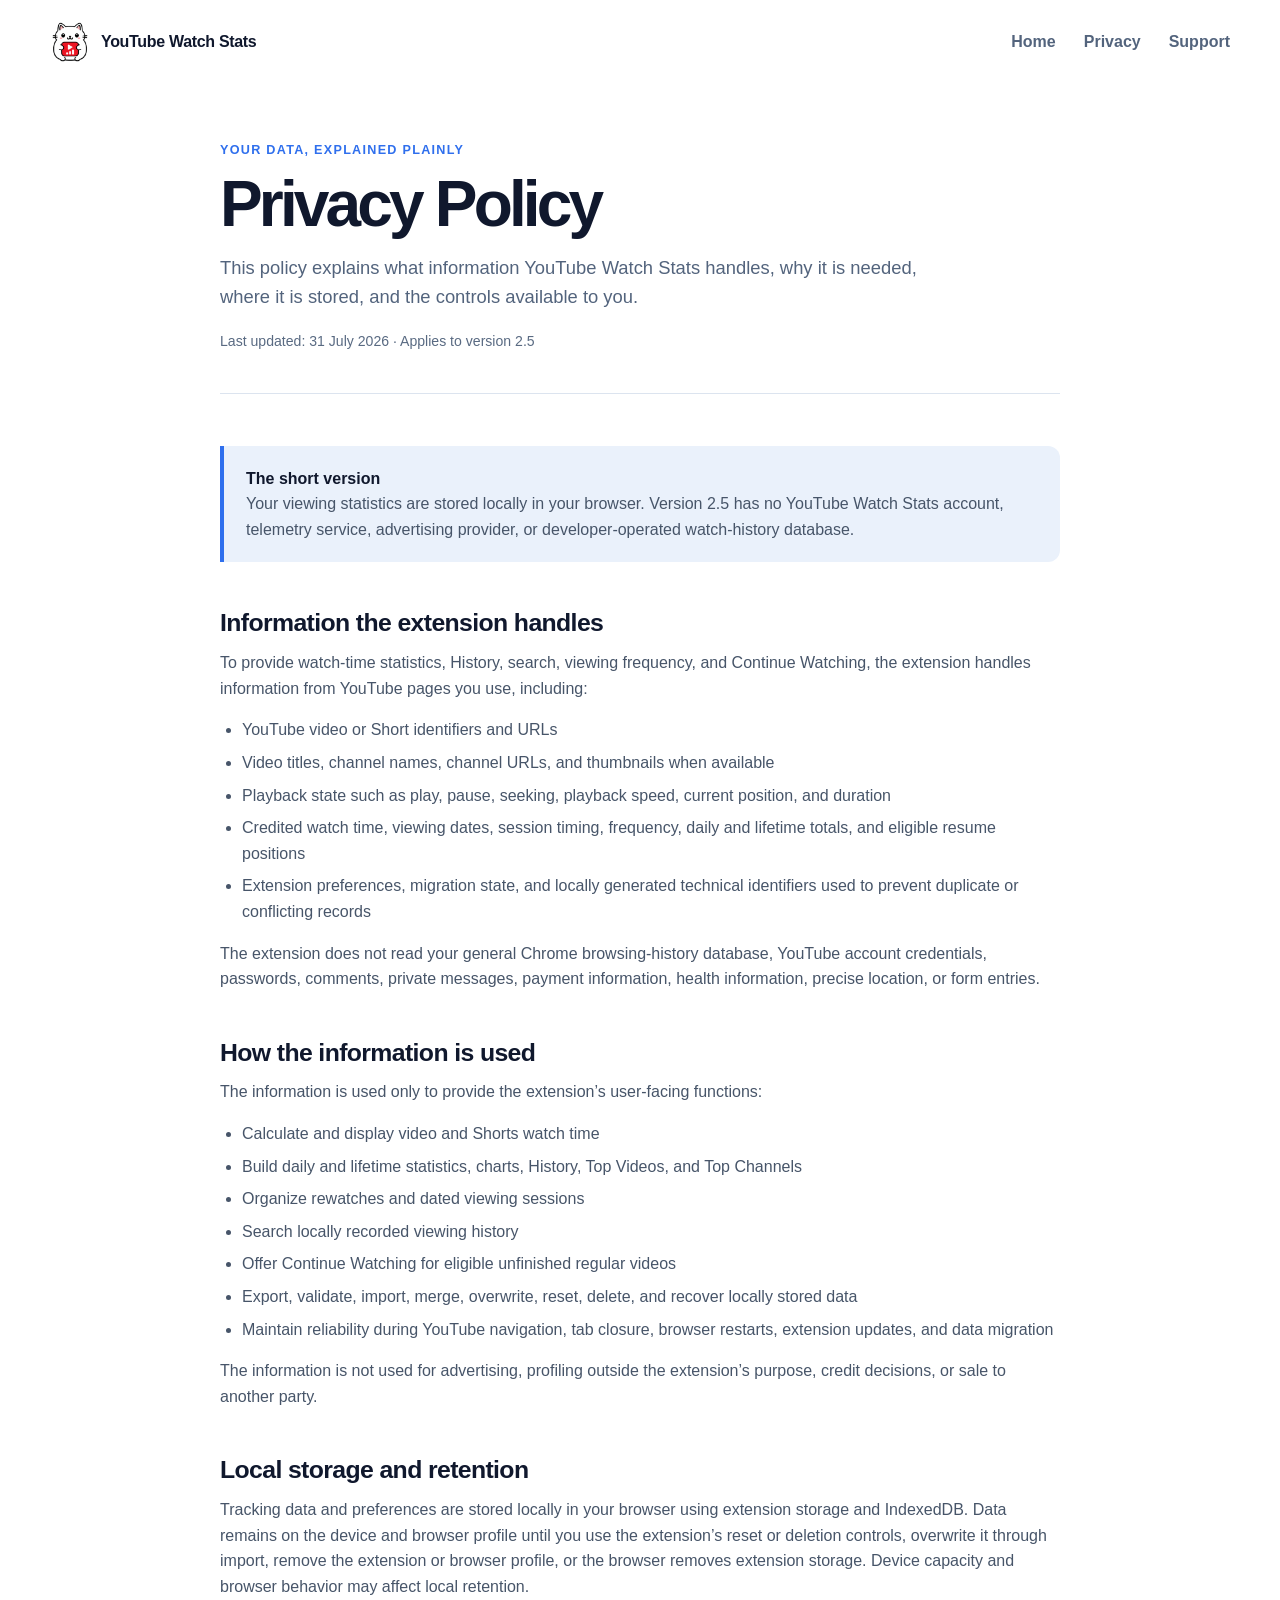
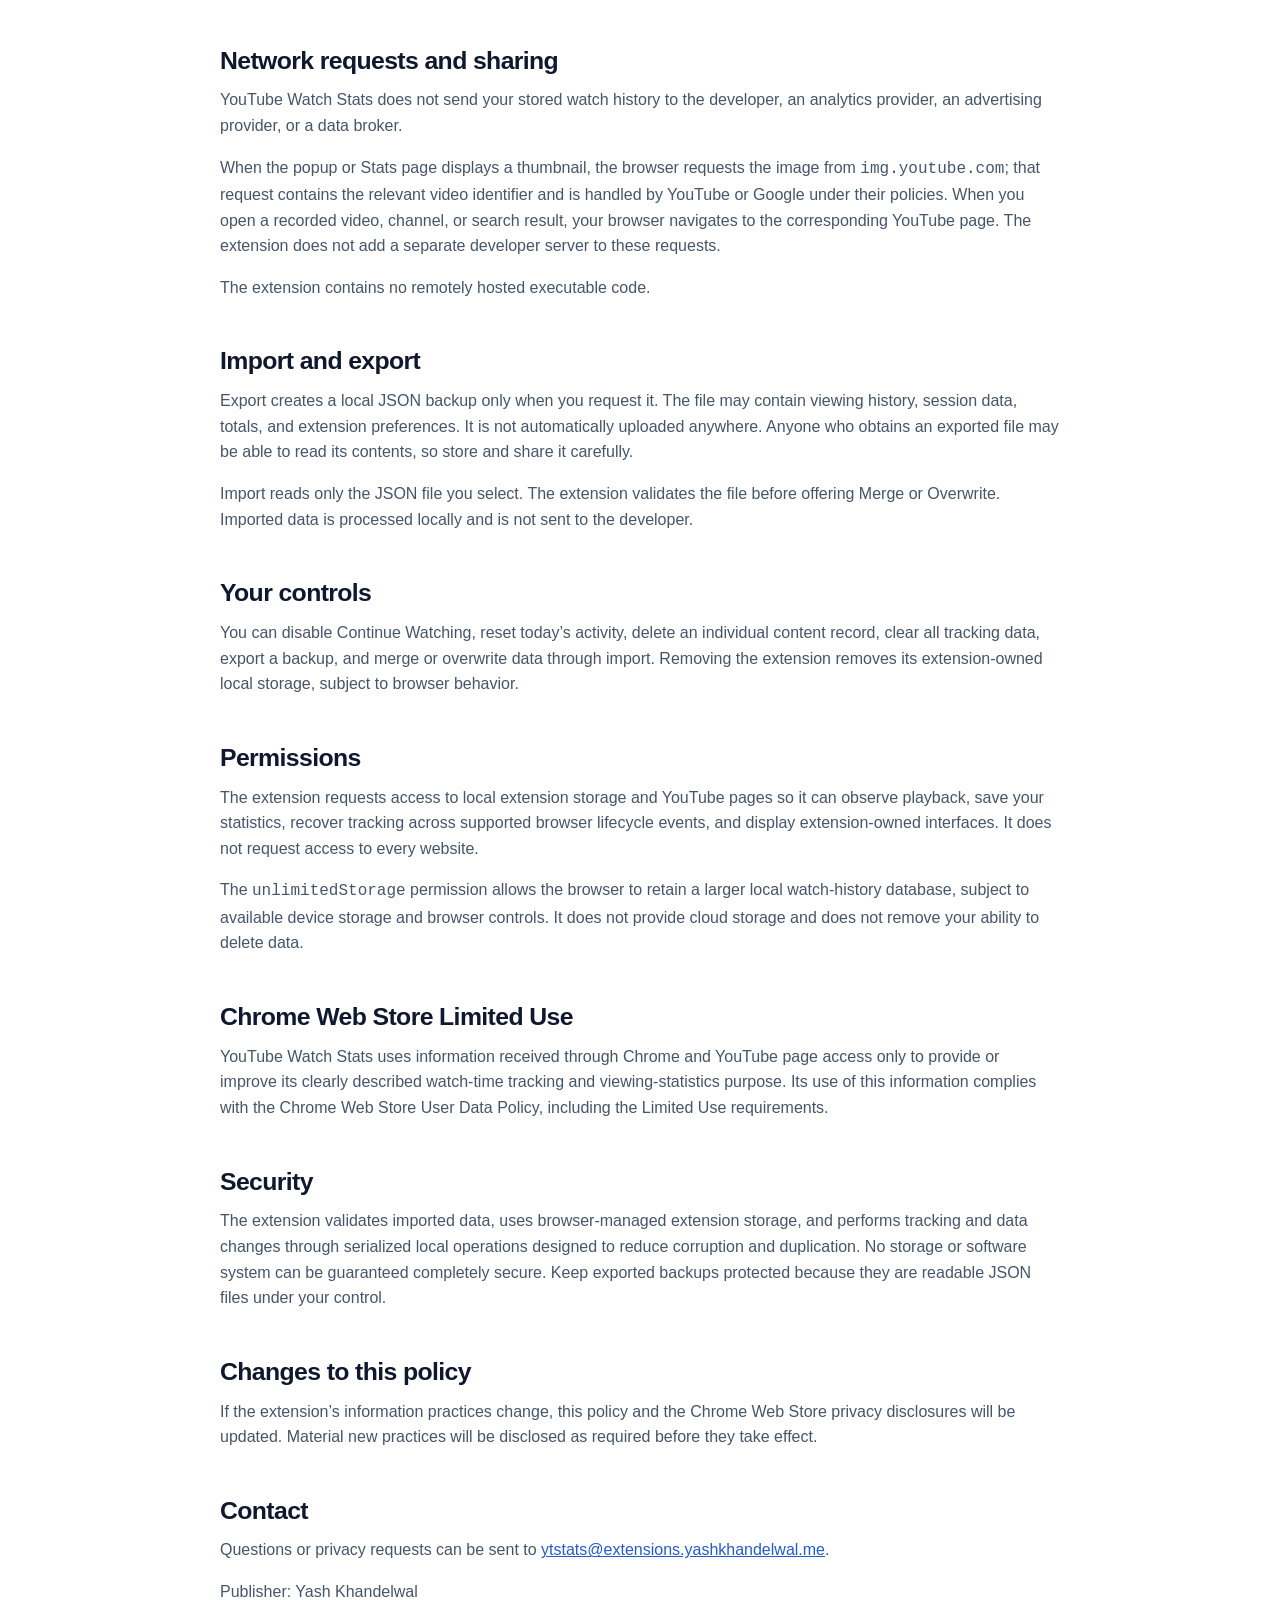
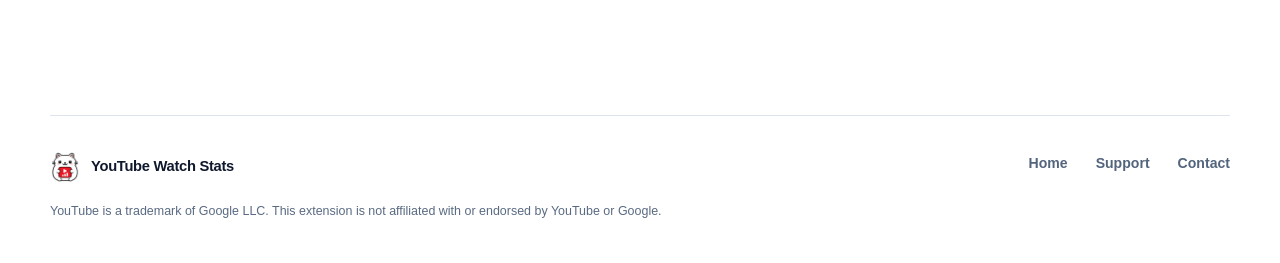
==== privacy/index.html @ 4ec51112 "feat: build YouTube Watch Stats public site" ====
<!DOCTYPE html>
<html lang="en">
<head>
  <meta charset="utf-8">
  <meta name="viewport" content="width=device-width, initial-scale=1">
  <title>Privacy Policy — YouTube Watch Stats</title>
  <meta name="description" content="How YouTube Watch Stats handles and stores viewing information.">
  <meta name="theme-color" content="#0f172a">
  <link rel="canonical" href="https://ytstats.yashkhandelwal.me/privacy/">
  <link rel="icon" href="/assets/logo.png">
  <link rel="stylesheet" href="/assets/site.css">
</head>
<body>
  <header class="site-header">
    <a class="brand" href="/"><img src="/assets/logo.png" width="40" height="40" alt=""><span>YouTube Watch Stats</span></a>
    <nav aria-label="Main navigation"><a href="/">Home</a><a href="/privacy/" aria-current="page">Privacy</a><a href="/support/">Support</a></nav>
  </header>
  <main>
    <article class="document-shell">
      <header class="document-header">
        <p class="eyebrow">Your data, explained plainly</p>
        <h1>Privacy Policy</h1>
        <p class="lede">This policy explains what information YouTube Watch Stats handles, why it is needed, where it is stored, and the controls available to you.</p>
        <p class="document-meta">Last updated: 31 July 2026 · Applies to version 2.5</p>
      </header>
      <div class="document-content">
        <div class="notice"><strong>The short version</strong><p>Your viewing statistics are stored locally in your browser. Version 2.5 has no YouTube Watch Stats account, telemetry service, advertising provider, or developer-operated watch-history database.</p></div>

        <h2>Information the extension handles</h2>
        <p>To provide watch-time statistics, History, search, viewing frequency, and Continue Watching, the extension handles information from YouTube pages you use, including:</p>
        <ul>
          <li>YouTube video or Short identifiers and URLs</li>
          <li>Video titles, channel names, channel URLs, and thumbnails when available</li>
          <li>Playback state such as play, pause, seeking, playback speed, current position, and duration</li>
          <li>Credited watch time, viewing dates, session timing, frequency, daily and lifetime totals, and eligible resume positions</li>
          <li>Extension preferences, migration state, and locally generated technical identifiers used to prevent duplicate or conflicting records</li>
        </ul>
        <p>The extension does not read your general Chrome browsing-history database, YouTube account credentials, passwords, comments, private messages, payment information, health information, precise location, or form entries.</p>

        <h2>How the information is used</h2>
        <p>The information is used only to provide the extension’s user-facing functions:</p>
        <ul>
          <li>Calculate and display video and Shorts watch time</li>
          <li>Build daily and lifetime statistics, charts, History, Top Videos, and Top Channels</li>
          <li>Organize rewatches and dated viewing sessions</li>
          <li>Search locally recorded viewing history</li>
          <li>Offer Continue Watching for eligible unfinished regular videos</li>
          <li>Export, validate, import, merge, overwrite, reset, delete, and recover locally stored data</li>
          <li>Maintain reliability during YouTube navigation, tab closure, browser restarts, extension updates, and data migration</li>
        </ul>
        <p>The information is not used for advertising, profiling outside the extension’s purpose, credit decisions, or sale to another party.</p>

        <h2>Local storage and retention</h2>
        <p>Tracking data and preferences are stored locally in your browser using extension storage and IndexedDB. Data remains on the device and browser profile until you use the extension’s reset or deletion controls, overwrite it through import, remove the extension or browser profile, or the browser removes extension storage. Device capacity and browser behavior may affect local retention.</p>

        <h2>Network requests and sharing</h2>
        <p>YouTube Watch Stats does not send your stored watch history to the developer, an analytics provider, an advertising provider, or a data broker.</p>
        <p>When the popup or Stats page displays a thumbnail, the browser requests the image from <code>img.youtube.com</code>; that request contains the relevant video identifier and is handled by YouTube or Google under their policies. When you open a recorded video, channel, or search result, your browser navigates to the corresponding YouTube page. The extension does not add a separate developer server to these requests.</p>
        <p>The extension contains no remotely hosted executable code.</p>

        <h2>Import and export</h2>
        <p>Export creates a local JSON backup only when you request it. The file may contain viewing history, session data, totals, and extension preferences. It is not automatically uploaded anywhere. Anyone who obtains an exported file may be able to read its contents, so store and share it carefully.</p>
        <p>Import reads only the JSON file you select. The extension validates the file before offering Merge or Overwrite. Imported data is processed locally and is not sent to the developer.</p>

        <h2>Your controls</h2>
        <p>You can disable Continue Watching, reset today’s activity, delete an individual content record, clear all tracking data, export a backup, and merge or overwrite data through import. Removing the extension removes its extension-owned local storage, subject to browser behavior.</p>

        <h2>Permissions</h2>
        <p>The extension requests access to local extension storage and YouTube pages so it can observe playback, save your statistics, recover tracking across supported browser lifecycle events, and display extension-owned interfaces. It does not request access to every website.</p>
        <p>The <code>unlimitedStorage</code> permission allows the browser to retain a larger local watch-history database, subject to available device storage and browser controls. It does not provide cloud storage and does not remove your ability to delete data.</p>

        <h2>Chrome Web Store Limited Use</h2>
        <p>YouTube Watch Stats uses information received through Chrome and YouTube page access only to provide or improve its clearly described watch-time tracking and viewing-statistics purpose. Its use of this information complies with the Chrome Web Store User Data Policy, including the Limited Use requirements.</p>

        <h2>Security</h2>
        <p>The extension validates imported data, uses browser-managed extension storage, and performs tracking and data changes through serialized local operations designed to reduce corruption and duplication. No storage or software system can be guaranteed completely secure. Keep exported backups protected because they are readable JSON files under your control.</p>

        <h2>Changes to this policy</h2>
        <p>If the extension’s information practices change, this policy and the Chrome Web Store privacy disclosures will be updated. Material new practices will be disclosed as required before they take effect.</p>

        <h2>Contact</h2>
        <p>Questions or privacy requests can be sent to <a href="mailto:ytstats@extensions.yashkhandelwal.me">ytstats@extensions.yashkhandelwal.me</a>.</p>
        <p>Publisher: Yash Khandelwal</p>
      </div>
    </article>
  </main>
  <footer class="site-footer"><div><a class="brand brand-small" href="/"><img src="/assets/logo.png" width="30" height="30" alt=""><span>YouTube Watch Stats</span></a><p>YouTube is a trademark of Google LLC. This extension is not affiliated with or endorsed by YouTube or Google.</p></div><nav aria-label="Footer navigation"><a href="/">Home</a><a href="/support/">Support</a><a href="mailto:ytstats@extensions.yashkhandelwal.me">Contact</a></nav></footer>
</body>
</html>
---- assets/site.css ----
:root {
  color-scheme: light;
  --ink: #10182d;
  --muted: #53647d;
  --line: #dce4ef;
  --surface: #f5f8fc;
  --surface-strong: #eaf1fb;
  --blue: #2f6fed;
  --blue-dark: #235bc8;
  --navy: #0f172a;
  --white: #fff;
  --radius: 22px;
  --shadow: 0 24px 70px rgba(15, 23, 42, .13);
}

* { box-sizing: border-box; }
html { scroll-behavior: smooth; }
body {
  margin: 0;
  overflow-x: hidden;
  color: var(--ink);
  background: var(--white);
  font: 16px/1.6 Inter, ui-sans-serif, -apple-system, BlinkMacSystemFont, "Segoe UI", sans-serif;
  -webkit-font-smoothing: antialiased;
}
a { color: inherit; }
img { display: block; max-width: 100%; height: auto; }

.site-header,
.site-footer,
main {
  width: min(1180px, calc(100% - 40px));
  margin-inline: auto;
}

.site-header {
  min-height: 84px;
  display: flex;
  align-items: center;
  justify-content: space-between;
  gap: 24px;
}
.brand {
  display: inline-flex;
  align-items: center;
  gap: 11px;
  color: var(--ink);
  font-weight: 760;
  letter-spacing: -.02em;
  text-decoration: none;
}
.brand img { border-radius: 10px; }
.site-header nav,
.site-footer nav { display: flex; align-items: center; gap: 28px; }
.site-header nav a,
.site-footer nav a {
  color: var(--muted);
  font-weight: 620;
  text-decoration: none;
}
.site-header nav a:hover,
.site-footer nav a:hover,
.site-header nav a:focus-visible,
.site-footer nav a:focus-visible { color: var(--blue); }

.hero {
  min-height: 660px;
  padding: 82px 0 94px;
  display: grid;
  grid-template-columns: minmax(0, .92fr) minmax(520px, 1.08fr);
  gap: 68px;
  align-items: center;
}
.hero-copy,
.hero-visual { min-width: 0; }
.eyebrow {
  margin: 0 0 12px;
  color: var(--blue);
  font-size: .79rem;
  font-weight: 800;
  letter-spacing: .1em;
  text-transform: uppercase;
}
h1, h2, h3, p { margin-top: 0; }
h1 {
  margin-bottom: 24px;
  font-size: clamp(3rem, 5.5vw, 5.15rem);
  line-height: 1.01;
  letter-spacing: -.06em;
}
h2 {
  margin-bottom: 16px;
  font-size: clamp(2rem, 4vw, 3.2rem);
  line-height: 1.08;
  letter-spacing: -.045em;
}
h3 { margin-bottom: 8px; font-size: 1.18rem; line-height: 1.25; letter-spacing: -.02em; }
.hero-lede,
.section-heading > p:last-child,
.privacy-callout p,
.final-cta p {
  color: var(--muted);
  font-size: 1.14rem;
}
.hero-lede { max-width: 590px; margin-bottom: 31px; }
.button-row { display: flex; flex-wrap: wrap; gap: 12px; }
.button {
  min-height: 48px;
  padding: 11px 19px;
  border: 1px solid transparent;
  border-radius: 12px;
  display: inline-flex;
  align-items: center;
  justify-content: center;
  font-weight: 750;
  text-decoration: none;
  transition: transform .18s ease, background .18s ease, border-color .18s ease;
}
.button:hover { transform: translateY(-1px); }
.button.primary { color: #fff; background: var(--blue); box-shadow: 0 10px 25px rgba(47,111,237,.2); }
.button.primary:hover { background: var(--blue-dark); }
.button.secondary { border-color: var(--line); background: var(--white); }
.button.secondary:hover { border-color: #b9c8dc; background: var(--surface); }
.compatibility { margin: 17px 0 0; color: #596a82; font-size: .84rem; }

.hero-visual {
  overflow: hidden;
  border: 1px solid #263149;
  border-radius: 20px;
  background: var(--navy);
  box-shadow: var(--shadow);
}
.hero-visual img { width: 100%; height: auto; }
.window-bar {
  height: 46px;
  padding: 0 17px;
  border-bottom: 1px solid #263149;
  display: flex;
  align-items: center;
  gap: 7px;
  color: #8d99ad;
  font-size: .75rem;
}
.window-bar i { width: 8px; height: 8px; border-radius: 50%; background: #536078; }
.window-bar span { margin-left: 8px; }

.trust-strip {
  padding: 27px 34px;
  border: 1px solid var(--line);
  border-radius: 18px;
  display: grid;
  grid-template-columns: repeat(3, 1fr);
  background: var(--surface);
}
.trust-strip div { padding-inline: 26px; }
.trust-strip div + div { border-left: 1px solid var(--line); }
.trust-strip strong,
.trust-strip span { display: block; }
.trust-strip span { margin-top: 2px; color: var(--muted); font-size: .92rem; }

.section { padding: 128px 0; }
.section-heading { max-width: 690px; margin-bottom: 42px; }
.feature-grid { display: grid; grid-template-columns: repeat(2, 1fr); gap: 18px; }
.feature-card {
  min-height: 230px;
  padding: 30px;
  border: 1px solid var(--line);
  border-radius: var(--radius);
  background: var(--surface);
}
.feature-card-wide {
  grid-row: span 2;
  min-height: 478px;
  padding: 38px;
  display: flex;
  flex-direction: column;
  justify-content: flex-end;
  color: #fff;
  background: linear-gradient(150deg, #0f172a, #172a4c 65%, #23488c);
}
.feature-card p { max-width: 480px; margin: 0; color: var(--muted); }
.feature-card-wide p { color: #b9c8df; font-size: 1.08rem; }
.feature-icon {
  width: 42px;
  height: 42px;
  margin-bottom: 42px;
  border-radius: 12px;
  display: grid;
  place-items: center;
  color: var(--blue);
  background: #e5edfc;
  font-size: 1.2rem;
  font-weight: 700;
}
.feature-card-wide .feature-icon { margin-bottom: auto; color: #fff; background: rgba(255,255,255,.11); }

.privacy-callout {
  padding: 65px;
  border-radius: 26px;
  display: grid;
  grid-template-columns: minmax(0, 1fr) auto;
  gap: 50px;
  align-items: end;
  background: var(--surface-strong);
}
.privacy-callout > div { max-width: 760px; }
.privacy-callout .eyebrow { color: var(--blue-dark); font-size: .79rem; }
.privacy-callout p:last-child { margin-bottom: 0; }
.text-link { color: var(--blue-dark); font-weight: 760; text-decoration: none; white-space: nowrap; }
.text-link:hover { text-decoration: underline; text-underline-offset: 4px; }

.final-cta {
  margin: 112px 0;
  padding: 38px;
  border: 1px solid var(--line);
  border-radius: var(--radius);
  display: grid;
  grid-template-columns: auto 1fr auto;
  gap: 24px;
  align-items: center;
}
.final-cta img { border-radius: 17px; }
.final-cta h2 { margin-bottom: 4px; font-size: 1.5rem; letter-spacing: -.025em; }
.final-cta p { margin: 0; font-size: 1rem; }

.site-footer {
  padding: 36px 0 45px;
  border-top: 1px solid var(--line);
  display: flex;
  justify-content: space-between;
  align-items: flex-start;
  gap: 36px;
}
.brand-small { font-size: .92rem; }
.site-footer p { max-width: 650px; margin: 13px 0 0; color: #596a82; font-size: .78rem; }
.site-footer nav { font-size: .88rem; }

.document-shell { max-width: 840px; margin: 56px auto 110px; }
.document-header { padding-bottom: 40px; border-bottom: 1px solid var(--line); }
.document-header h1 { margin-bottom: 16px; font-size: clamp(2.5rem, 6vw, 4rem); }
.document-header .lede { max-width: 720px; color: var(--muted); font-size: 1.15rem; }
.document-meta { margin: 18px 0 0; color: #596a82; font-size: .88rem; }
.document-content { padding-top: 24px; }
.document-content h2 { margin: 48px 0 13px; font-size: 1.55rem; letter-spacing: -.025em; }
.document-content h3 { margin-top: 28px; }
.document-content p,
.document-content li { color: #475569; }
.document-content ul { padding-left: 22px; }
.document-content li + li { margin-top: 7px; }
.document-content a { color: var(--blue-dark); }
.notice {
  margin: 28px 0;
  padding: 20px 22px;
  border-left: 4px solid var(--blue);
  border-radius: 0 12px 12px 0;
  background: var(--surface-strong);
}
.notice p:last-child { margin-bottom: 0; }
.support-grid { display: grid; grid-template-columns: repeat(2, 1fr); gap: 16px; margin: 32px 0; }
.support-card { padding: 24px; border: 1px solid var(--line); border-radius: 16px; background: var(--surface); }
.support-card p:last-child { margin-bottom: 0; }

@media (max-width: 900px) {
  .hero { grid-template-columns: 1fr; gap: 48px; padding-top: 62px; }
  .hero-copy { max-width: 700px; }
  .trust-strip { grid-template-columns: 1fr; }
  .trust-strip div { padding: 15px 4px; }
  .trust-strip div + div { border-left: 0; border-top: 1px solid var(--line); }
  .privacy-callout { grid-template-columns: 1fr; align-items: start; padding: 42px; }
  .final-cta { grid-template-columns: auto 1fr; }
  .final-cta .button { grid-column: 1 / -1; }
}

@media (max-width: 640px) {
  .site-header, .site-footer, main { width: min(100% - 28px, 1180px); }
  .site-header { min-height: 72px; }
  .site-header nav { gap: 14px; font-size: .86rem; }
  .site-header nav a:first-child { display: none; }
  .brand span { max-width: 130px; line-height: 1.15; }
  .hero { min-height: auto; padding: 52px 0 70px; }
  h1 { font-size: clamp(2.65rem, 13vw, 3.15rem); overflow-wrap: break-word; }
  .hero-lede { font-size: 1.03rem; }
  .button-row .button { width: 100%; }
  .window-bar { height: 38px; }
  .section { padding: 92px 0; }
  .feature-grid { grid-template-columns: 1fr; }
  .feature-card-wide { grid-row: auto; min-height: 350px; }
  .privacy-callout { padding: 30px 25px; }
  .privacy-callout .text-link { white-space: normal; }
  .final-cta { margin: 82px 0; padding: 27px; grid-template-columns: 1fr; }
  .final-cta img { width: 58px; }
  .site-footer { flex-direction: column; }
  .site-footer nav { flex-wrap: wrap; gap: 18px; }
  .document-shell { margin-top: 38px; }
  .support-grid { grid-template-columns: 1fr; }
}

@media (prefers-reduced-motion: reduce) {
  html { scroll-behavior: auto; }
  *, *::before, *::after { scroll-behavior: auto !important; transition: none !important; }
}
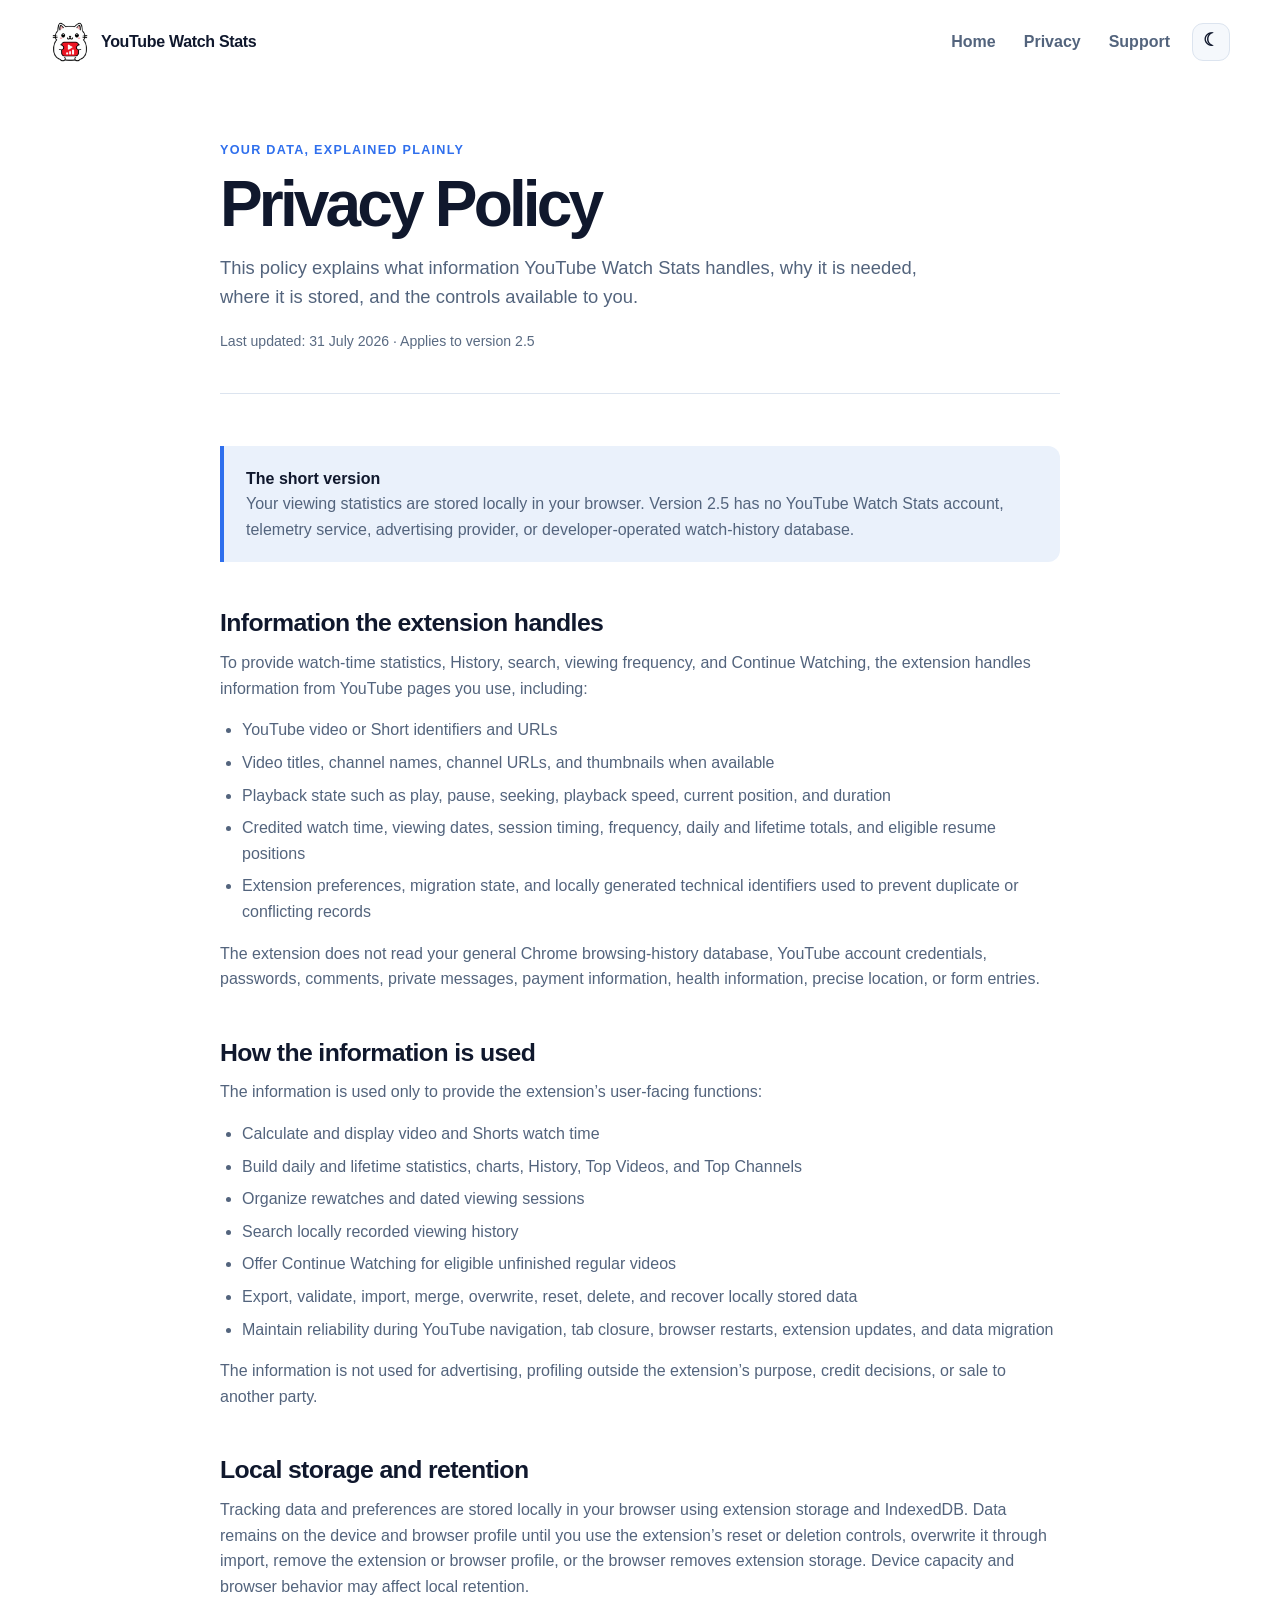
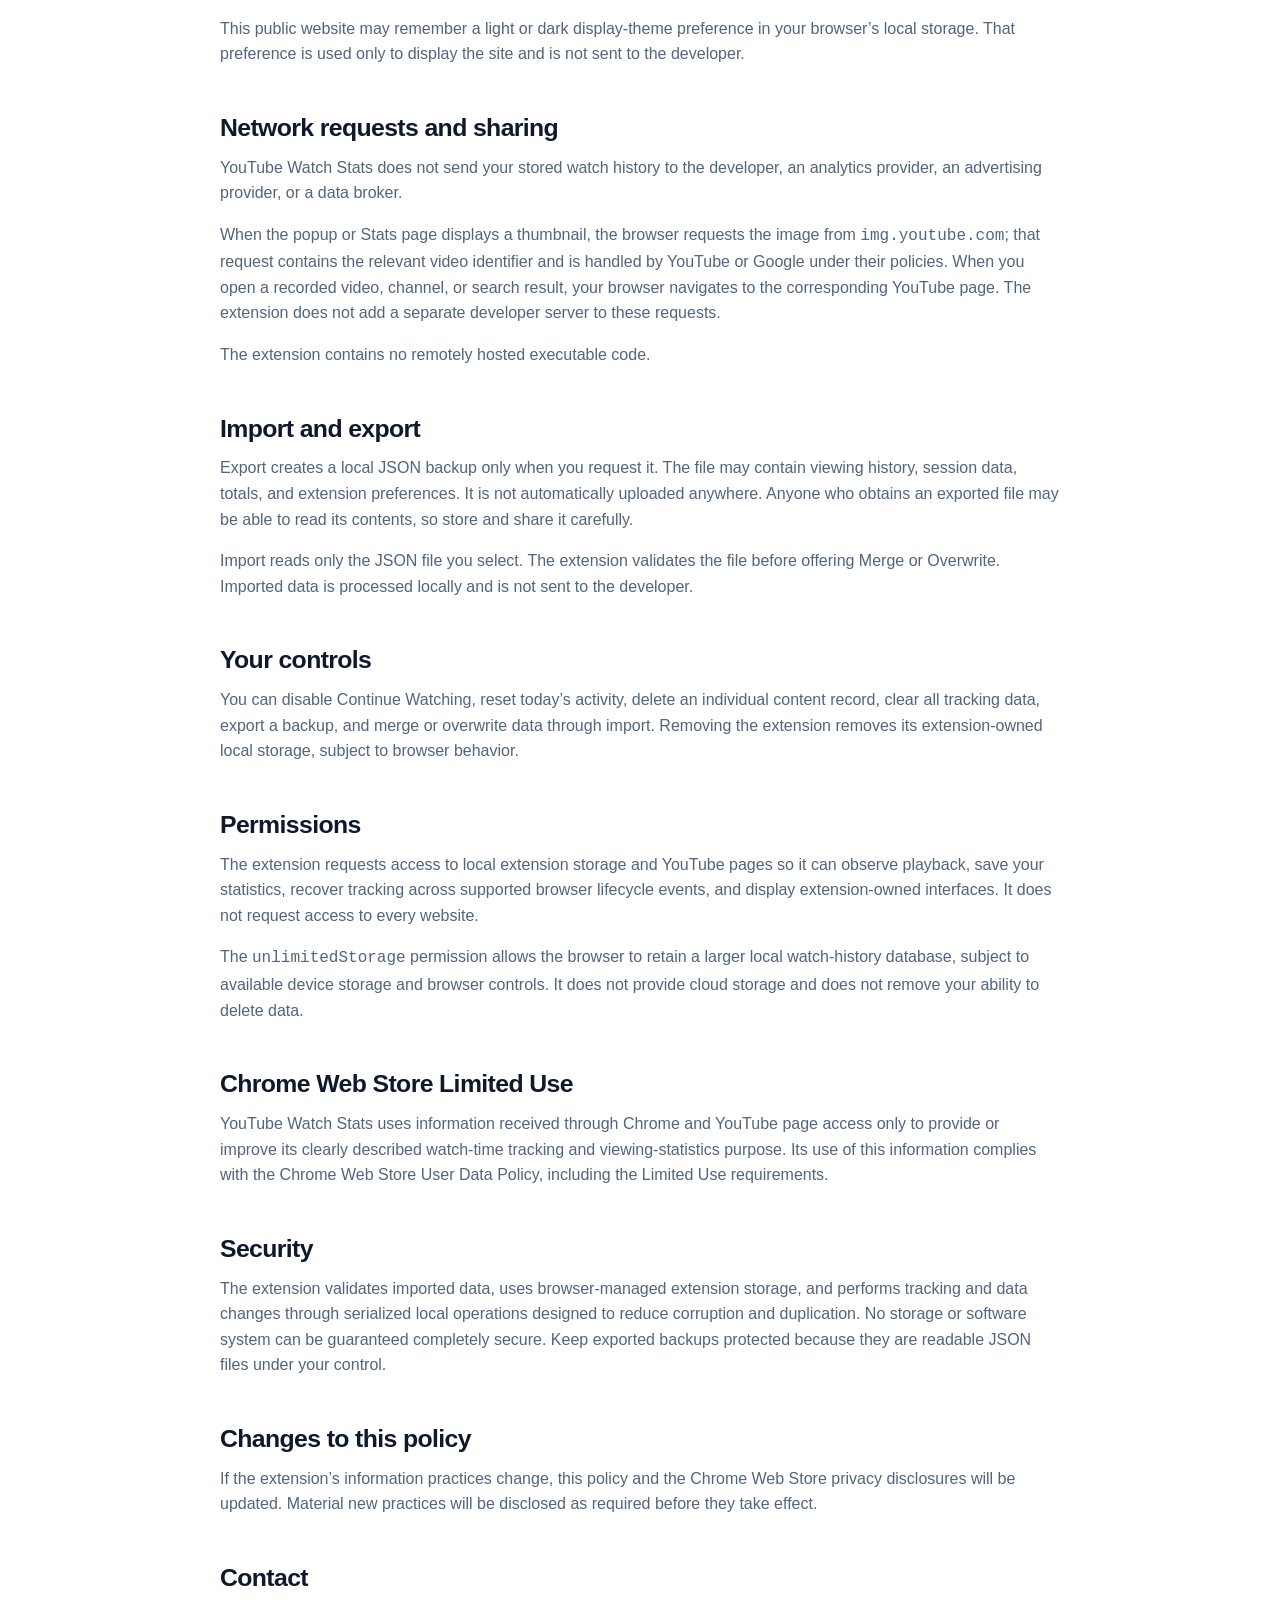
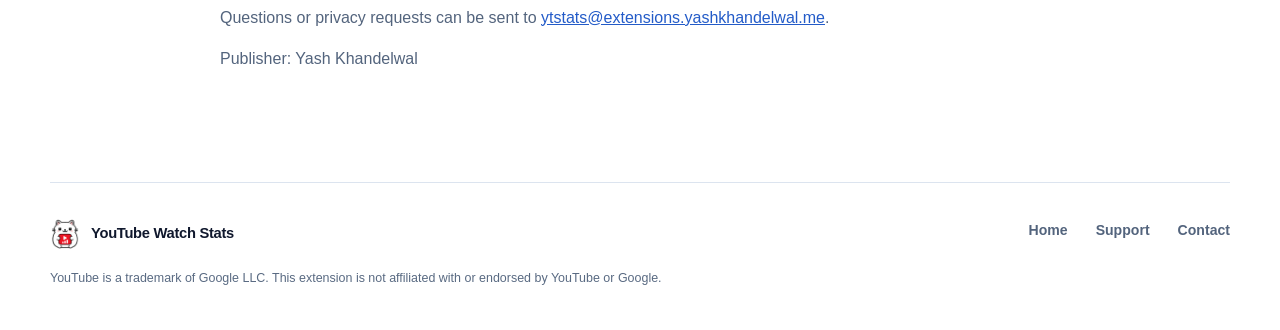
==== commit 18f81fa8: "feat: add animated hero, dark mode, and search metadata" ====
--- a/privacy/index.html
+++ b/privacy/index.html
@@ -5,15 +5,17 @@
   <meta name="viewport" content="width=device-width, initial-scale=1">
   <title>Privacy Policy — YouTube Watch Stats</title>
   <meta name="description" content="How YouTube Watch Stats handles and stores viewing information.">
+  <meta name="robots" content="index, follow">
   <meta name="theme-color" content="#0f172a">
   <link rel="canonical" href="https://ytstats.yashkhandelwal.me/privacy/">
   <link rel="icon" href="/assets/logo.png">
+  <script src="/assets/theme.js"></script>
   <link rel="stylesheet" href="/assets/site.css">
 </head>
 <body>
   <header class="site-header">
     <a class="brand" href="/"><img src="/assets/logo.png" width="40" height="40" alt=""><span>YouTube Watch Stats</span></a>
-    <nav aria-label="Main navigation"><a href="/">Home</a><a href="/privacy/" aria-current="page">Privacy</a><a href="/support/">Support</a></nav>
+    <div class="header-actions"><nav aria-label="Main navigation"><a href="/">Home</a><a href="/privacy/" aria-current="page">Privacy</a><a href="/support/">Support</a></nav><button class="theme-toggle" type="button" data-theme-toggle aria-label="Change color theme"></button></div>
   </header>
   <main>
     <article class="document-shell">
@@ -52,6 +54,7 @@
 
         <h2>Local storage and retention</h2>
         <p>Tracking data and preferences are stored locally in your browser using extension storage and IndexedDB. Data remains on the device and browser profile until you use the extension’s reset or deletion controls, overwrite it through import, remove the extension or browser profile, or the browser removes extension storage. Device capacity and browser behavior may affect local retention.</p>
+        <p>This public website may remember a light or dark display-theme preference in your browser’s local storage. That preference is used only to display the site and is not sent to the developer.</p>
 
         <h2>Network requests and sharing</h2>
         <p>YouTube Watch Stats does not send your stored watch history to the developer, an analytics provider, an advertising provider, or a data broker.</p>
--- a/assets/site.css
+++ b/assets/site.css
@@ -9,8 +9,23 @@
   --blue-dark: #235bc8;
   --navy: #0f172a;
   --white: #fff;
+  --muted-soft: #596a82;
   --radius: 22px;
   --shadow: 0 24px 70px rgba(15, 23, 42, .13);
+}
+
+html[data-theme="dark"] {
+  --ink: #eef3fb;
+  --muted: #aebbd0;
+  --line: #2a3951;
+  --surface: #111c2e;
+  --surface-strong: #15243a;
+  --blue: #73a2ff;
+  --blue-dark: #9abaff;
+  --navy: #07101f;
+  --white: #091321;
+  --muted-soft: #96a6bd;
+  --shadow: 0 26px 80px rgba(0, 0, 0, .34);
 }
 
 * { box-sizing: border-box; }
@@ -22,6 +37,7 @@
   background: var(--white);
   font: 16px/1.6 Inter, ui-sans-serif, -apple-system, BlinkMacSystemFont, "Segoe UI", sans-serif;
   -webkit-font-smoothing: antialiased;
+  transition: color .25s ease, background-color .25s ease;
 }
 a { color: inherit; }
 img { display: block; max-width: 100%; height: auto; }
@@ -40,6 +56,25 @@
   justify-content: space-between;
   gap: 24px;
 }
+.header-actions { display: flex; align-items: center; gap: 22px; }
+.theme-toggle {
+  width: 38px;
+  height: 38px;
+  padding: 0;
+  border: 1px solid var(--line);
+  border-radius: 11px;
+  display: none;
+  place-items: center;
+  color: var(--ink);
+  background: var(--surface);
+  cursor: pointer;
+  transition: color .2s ease, background .2s ease, border-color .2s ease, transform .2s ease;
+}
+.theme-ready .theme-toggle { display: grid; }
+.theme-toggle::before { content: "☾"; font: 700 1.12rem/1 sans-serif; transform: translateY(-1px); }
+html[data-theme="dark"] .theme-toggle::before { content: "☀"; font-size: 1rem; transform: none; }
+.theme-toggle:hover { border-color: #9fb2cc; transform: translateY(-1px); }
+.theme-toggle:focus-visible { outline: 3px solid rgba(47, 111, 237, .28); outline-offset: 2px; }
 .brand {
   display: inline-flex;
   align-items: center;
@@ -72,7 +107,7 @@
   align-items: center;
 }
 .hero-copy,
-.hero-visual { min-width: 0; }
+.insight-preview { min-width: 0; }
 .eyebrow {
   margin: 0 0 12px;
   color: var(--blue);
@@ -117,32 +152,153 @@
   transition: transform .18s ease, background .18s ease, border-color .18s ease;
 }
 .button:hover { transform: translateY(-1px); }
-.button.primary { color: #fff; background: var(--blue); box-shadow: 0 10px 25px rgba(47,111,237,.2); }
-.button.primary:hover { background: var(--blue-dark); }
+.button.primary { color: #fff; background: #2f6fed; box-shadow: 0 10px 25px rgba(47,111,237,.2); }
+.button.primary:hover { background: #235bc8; }
 .button.secondary { border-color: var(--line); background: var(--white); }
 .button.secondary:hover { border-color: #b9c8dc; background: var(--surface); }
-.compatibility { margin: 17px 0 0; color: #596a82; font-size: .84rem; }
-
-.hero-visual {
+.compatibility { margin: 17px 0 0; color: var(--muted-soft); font-size: .84rem; }
+
+.insight-preview {
+  padding: 24px;
+  border: 1px solid var(--line);
+  border-radius: 22px;
+  position: relative;
   overflow: hidden;
-  border: 1px solid #263149;
-  border-radius: 20px;
-  background: var(--navy);
+  isolation: isolate;
+  color: #10182d;
+  background: linear-gradient(155deg, #fff, #f5f8fc);
   box-shadow: var(--shadow);
-}
-.hero-visual img { width: 100%; height: auto; }
-.window-bar {
-  height: 46px;
-  padding: 0 17px;
-  border-bottom: 1px solid #263149;
+  animation: preview-enter .8s cubic-bezier(.2,.8,.2,1) both, preview-float 8s ease-in-out 1.2s infinite;
+}
+.insight-preview::after {
+  content: "";
+  width: 34%;
+  height: 170%;
+  position: absolute;
+  top: -35%;
+  left: -55%;
+  z-index: 0;
+  pointer-events: none;
+  background: linear-gradient(90deg, transparent, rgba(111, 158, 249, .11), transparent);
+  transform: rotate(12deg);
+  animation: preview-sweep 7s ease-in-out 2s infinite;
+}
+.insight-preview > * { position: relative; z-index: 1; }
+.preview-header,
+.preview-breakdown,
+.chart-heading {
   display: flex;
   align-items: center;
-  gap: 7px;
-  color: #8d99ad;
-  font-size: .75rem;
-}
-.window-bar i { width: 8px; height: 8px; border-radius: 50%; background: #536078; }
-.window-bar span { margin-left: 8px; }
+  justify-content: space-between;
+  gap: 18px;
+}
+.preview-header { padding: 4px 2px 21px; }
+.preview-header > div { display: flex; flex-direction: column; }
+.preview-kicker { margin-bottom: 2px; color: #718096; font-size: .75rem; font-weight: 650; }
+.preview-header strong { font-size: 1.08rem; }
+.local-badge {
+  padding: 6px 10px;
+  border: 1px solid #cbdcf8;
+  border-radius: 999px;
+  color: #315fae;
+  background: #edf4ff;
+  font-size: .7rem;
+  font-weight: 670;
+  white-space: nowrap;
+}
+.local-badge i { display: inline-block; width: 6px; height: 6px; margin-right: 6px; border-radius: 50%; background: #5f94ff; box-shadow: 0 0 0 4px rgba(95,148,255,.1); vertical-align: 1px; animation: status-pulse 2.6s ease-out infinite; }
+.preview-metrics { display: grid; grid-template-columns: 1.45fr 1fr 1fr; gap: 10px; }
+.preview-metrics > div {
+  min-height: 96px;
+  padding: 16px;
+  border: 1px solid #e1e8f1;
+  border-radius: 14px;
+  display: flex;
+  flex-direction: column;
+  justify-content: space-between;
+  background: rgba(245,248,252,.82);
+  animation: metric-enter .65s cubic-bezier(.2,.8,.2,1) both;
+}
+.preview-metrics > div:nth-child(1) { animation-delay: .18s; }
+.preview-metrics > div:nth-child(2) { animation-delay: .28s; }
+.preview-metrics > div:nth-child(3) { animation-delay: .38s; }
+.preview-metrics span,
+.chart-heading span,
+.preview-breakdown span { color: #607087; font-size: .75rem; font-weight: 620; }
+.preview-metrics strong { font-size: 1.55rem; line-height: 1; letter-spacing: -.035em; }
+.preview-chart {
+  margin-top: 10px;
+  padding: 18px 18px 13px;
+  border: 1px solid #e1e8f1;
+  border-radius: 14px;
+  position: relative;
+  overflow: hidden;
+  background: rgba(248,250,253,.9);
+  animation: metric-enter .65s cubic-bezier(.2,.8,.2,1) .42s both;
+}
+.chart-heading strong { color: #52637a; font-size: .75rem; }
+.bar-chart { height: 155px; padding-top: 23px; display: grid; grid-template-columns: repeat(7, 1fr); gap: 11px; align-items: end; }
+.bar-chart i {
+  min-height: 20px;
+  border-radius: 6px 6px 3px 3px;
+  position: relative;
+  display: block;
+}
+.bar-chart i::before {
+  content: "";
+  position: absolute;
+  inset: 0;
+  border-radius: inherit;
+  background: linear-gradient(180deg, #5c91f8, #2f6fed);
+  box-shadow: 0 8px 18px rgba(47,111,237,.12);
+  transform: scaleY(0);
+  transform-origin: bottom;
+  animation: bar-grow .8s cubic-bezier(.2,.75,.25,1) forwards;
+}
+.bar-chart i:nth-child(1) { height: 45%; }
+.bar-chart i:nth-child(2) { height: 72%; }
+.bar-chart i:nth-child(3) { height: 52%; }
+.bar-chart i:nth-child(4) { height: 88%; }
+.bar-chart i:nth-child(5) { height: 63%; }
+.bar-chart i:nth-child(6) { height: 100%; }
+.bar-chart i:nth-child(7) { height: 58%; }
+.bar-chart i:nth-child(1)::before { animation-delay: .56s; }
+.bar-chart i:nth-child(2)::before { animation-delay: .64s; }
+.bar-chart i:nth-child(3)::before { animation-delay: .72s; }
+.bar-chart i:nth-child(4)::before { animation-delay: .8s; }
+.bar-chart i:nth-child(5)::before { animation-delay: .88s; }
+.bar-chart i:nth-child(6)::before { animation-delay: .96s; background: linear-gradient(180deg, #8aaff9, #4d82eb); }
+.bar-chart i:nth-child(7)::before { animation-delay: 1.04s; }
+.bar-chart span { position: absolute; bottom: -23px; left: 50%; color: #718096; font: normal 600 .6rem/1 sans-serif; transform: translateX(-50%); }
+.preview-breakdown { margin-top: 10px; padding: 16px 18px; border-top: 1px solid #e1e8f1; }
+.preview-breakdown > div { display: flex; align-items: center; gap: 10px; }
+.preview-breakdown strong { font-size: .84rem; }
+.preview-breakdown span i { display: inline-block; width: 7px; height: 7px; margin-right: 5px; border-radius: 50%; }
+.video-dot { background: #6395f5; }
+.shorts-dot { background: #cf8af4; }
+
+@keyframes preview-enter {
+  from { opacity: 0; transform: translateY(24px) scale(.975); }
+  to { opacity: 1; transform: translateY(0) scale(1); }
+}
+@keyframes preview-float {
+  0%, 100% { transform: translateY(0); }
+  50% { transform: translateY(-6px); }
+}
+@keyframes metric-enter {
+  from { opacity: 0; transform: translateY(12px); }
+  to { opacity: 1; transform: translateY(0); }
+}
+@keyframes bar-grow { to { transform: scaleY(1); } }
+@keyframes preview-sweep {
+  0%, 20% { left: -55%; opacity: 0; }
+  38% { opacity: 1; }
+  62%, 100% { left: 125%; opacity: 0; }
+}
+@keyframes status-pulse {
+  0%, 45%, 100% { box-shadow: 0 0 0 4px rgba(95,148,255,.1); }
+  65% { box-shadow: 0 0 0 8px rgba(95,148,255,0); }
+}
 
 .trust-strip {
   padding: 27px 34px;
@@ -171,15 +327,17 @@
 .feature-card-wide {
   grid-row: span 2;
   min-height: 478px;
-  padding: 38px;
+  padding: 18px;
   display: flex;
   flex-direction: column;
-  justify-content: flex-end;
   color: #fff;
   background: linear-gradient(150deg, #0f172a, #172a4c 65%, #23488c);
 }
 .feature-card p { max-width: 480px; margin: 0; color: var(--muted); }
-.feature-card-wide p { color: #b9c8df; font-size: 1.08rem; }
+.feature-card-wide p { color: #b9c8df; font-size: 1.02rem; }
+.feature-demo { overflow: hidden; border: 1px solid rgba(255,255,255,.1); border-radius: 14px; background: #10192b; }
+.feature-demo img { width: 100%; }
+.feature-card-copy { padding: 24px 20px 18px; }
 .feature-icon {
   width: 42px;
   height: 42px;
@@ -192,7 +350,7 @@
   font-size: 1.2rem;
   font-weight: 700;
 }
-.feature-card-wide .feature-icon { margin-bottom: auto; color: #fff; background: rgba(255,255,255,.11); }
+.feature-card-wide .feature-icon { margin-bottom: 22px; color: #fff; background: rgba(255,255,255,.11); }
 
 .privacy-callout {
   padding: 65px;
@@ -232,19 +390,19 @@
   gap: 36px;
 }
 .brand-small { font-size: .92rem; }
-.site-footer p { max-width: 650px; margin: 13px 0 0; color: #596a82; font-size: .78rem; }
+.site-footer p { max-width: 650px; margin: 13px 0 0; color: var(--muted-soft); font-size: .78rem; }
 .site-footer nav { font-size: .88rem; }
 
 .document-shell { max-width: 840px; margin: 56px auto 110px; }
 .document-header { padding-bottom: 40px; border-bottom: 1px solid var(--line); }
 .document-header h1 { margin-bottom: 16px; font-size: clamp(2.5rem, 6vw, 4rem); }
 .document-header .lede { max-width: 720px; color: var(--muted); font-size: 1.15rem; }
-.document-meta { margin: 18px 0 0; color: #596a82; font-size: .88rem; }
+.document-meta { margin: 18px 0 0; color: var(--muted-soft); font-size: .88rem; }
 .document-content { padding-top: 24px; }
 .document-content h2 { margin: 48px 0 13px; font-size: 1.55rem; letter-spacing: -.025em; }
 .document-content h3 { margin-top: 28px; }
 .document-content p,
-.document-content li { color: #475569; }
+.document-content li { color: var(--muted); }
 .document-content ul { padding-left: 22px; }
 .document-content li + li { margin-top: 7px; }
 .document-content a { color: var(--blue-dark); }
@@ -258,6 +416,7 @@
 .notice p:last-child { margin-bottom: 0; }
 .support-grid { display: grid; grid-template-columns: repeat(2, 1fr); gap: 16px; margin: 32px 0; }
 .support-card { padding: 24px; border: 1px solid var(--line); border-radius: 16px; background: var(--surface); }
+.support-card h2 { margin: 0 0 8px; font-size: 1.18rem; line-height: 1.25; letter-spacing: -.02em; }
 .support-card p:last-child { margin-bottom: 0; }
 
 @media (max-width: 900px) {
@@ -275,13 +434,23 @@
   .site-header, .site-footer, main { width: min(100% - 28px, 1180px); }
   .site-header { min-height: 72px; }
   .site-header nav { gap: 14px; font-size: .86rem; }
+  .header-actions { gap: 10px; }
+  .theme-toggle { width: 36px; height: 36px; }
   .site-header nav a:first-child { display: none; }
   .brand span { max-width: 130px; line-height: 1.15; }
   .hero { min-height: auto; padding: 52px 0 70px; }
   h1 { font-size: clamp(2.65rem, 13vw, 3.15rem); overflow-wrap: break-word; }
   .hero-lede { font-size: 1.03rem; }
   .button-row .button { width: 100%; }
-  .window-bar { height: 38px; }
+  .insight-preview { padding: 15px; }
+  .preview-header { padding: 2px 1px 15px; }
+  .preview-metrics { grid-template-columns: repeat(3, 1fr); }
+  .preview-metrics > div { min-height: 82px; padding: 12px; }
+  .preview-metrics strong { font-size: 1.2rem; }
+  .preview-chart { padding-inline: 13px; }
+  .bar-chart { gap: 7px; }
+  .preview-breakdown { padding-inline: 8px; }
+  .preview-breakdown > div { align-items: flex-start; flex-direction: column; gap: 0; }
   .section { padding: 92px 0; }
   .feature-grid { grid-template-columns: 1fr; }
   .feature-card-wide { grid-row: auto; min-height: 350px; }
@@ -297,5 +466,6 @@
 
 @media (prefers-reduced-motion: reduce) {
   html { scroll-behavior: auto; }
-  *, *::before, *::after { scroll-behavior: auto !important; transition: none !important; }
-}
+  *, *::before, *::after { scroll-behavior: auto !important; transition: none !important; animation: none !important; }
+  .bar-chart i::before { transform: scaleY(1); }
+}
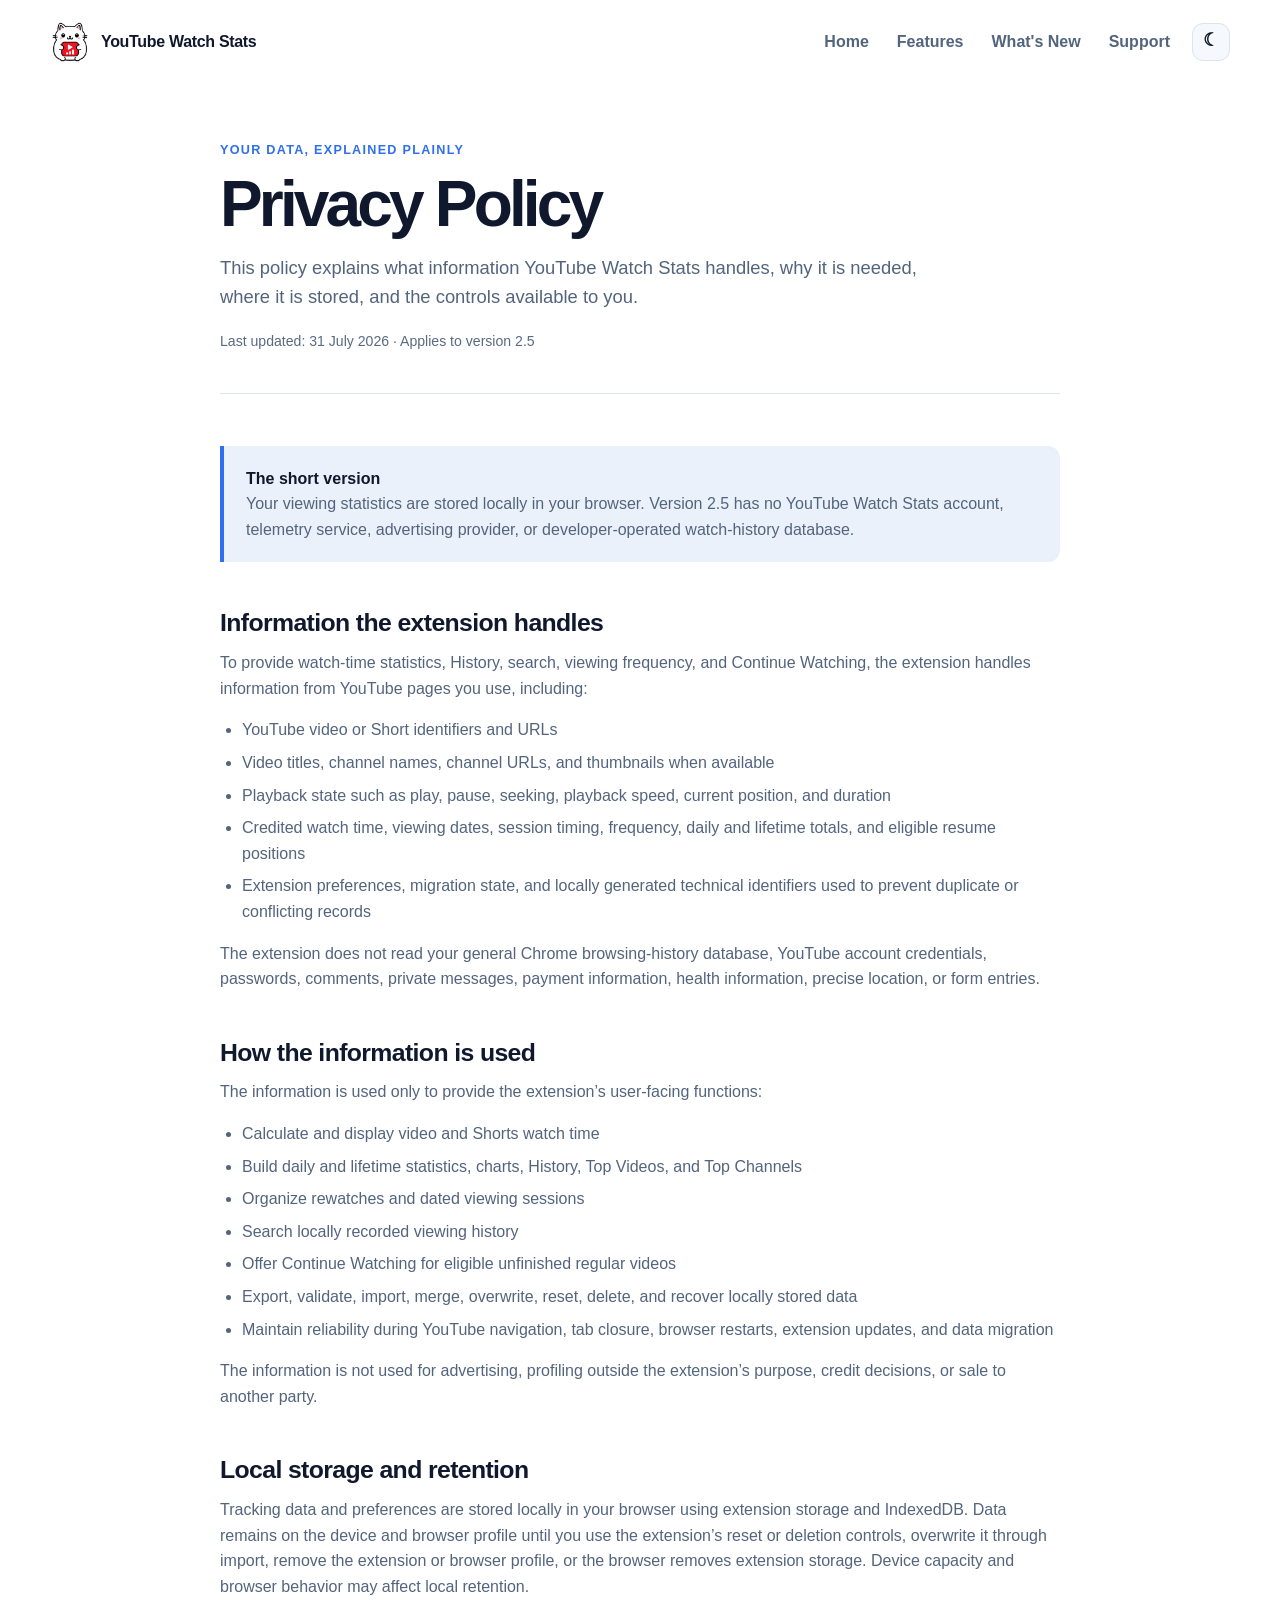
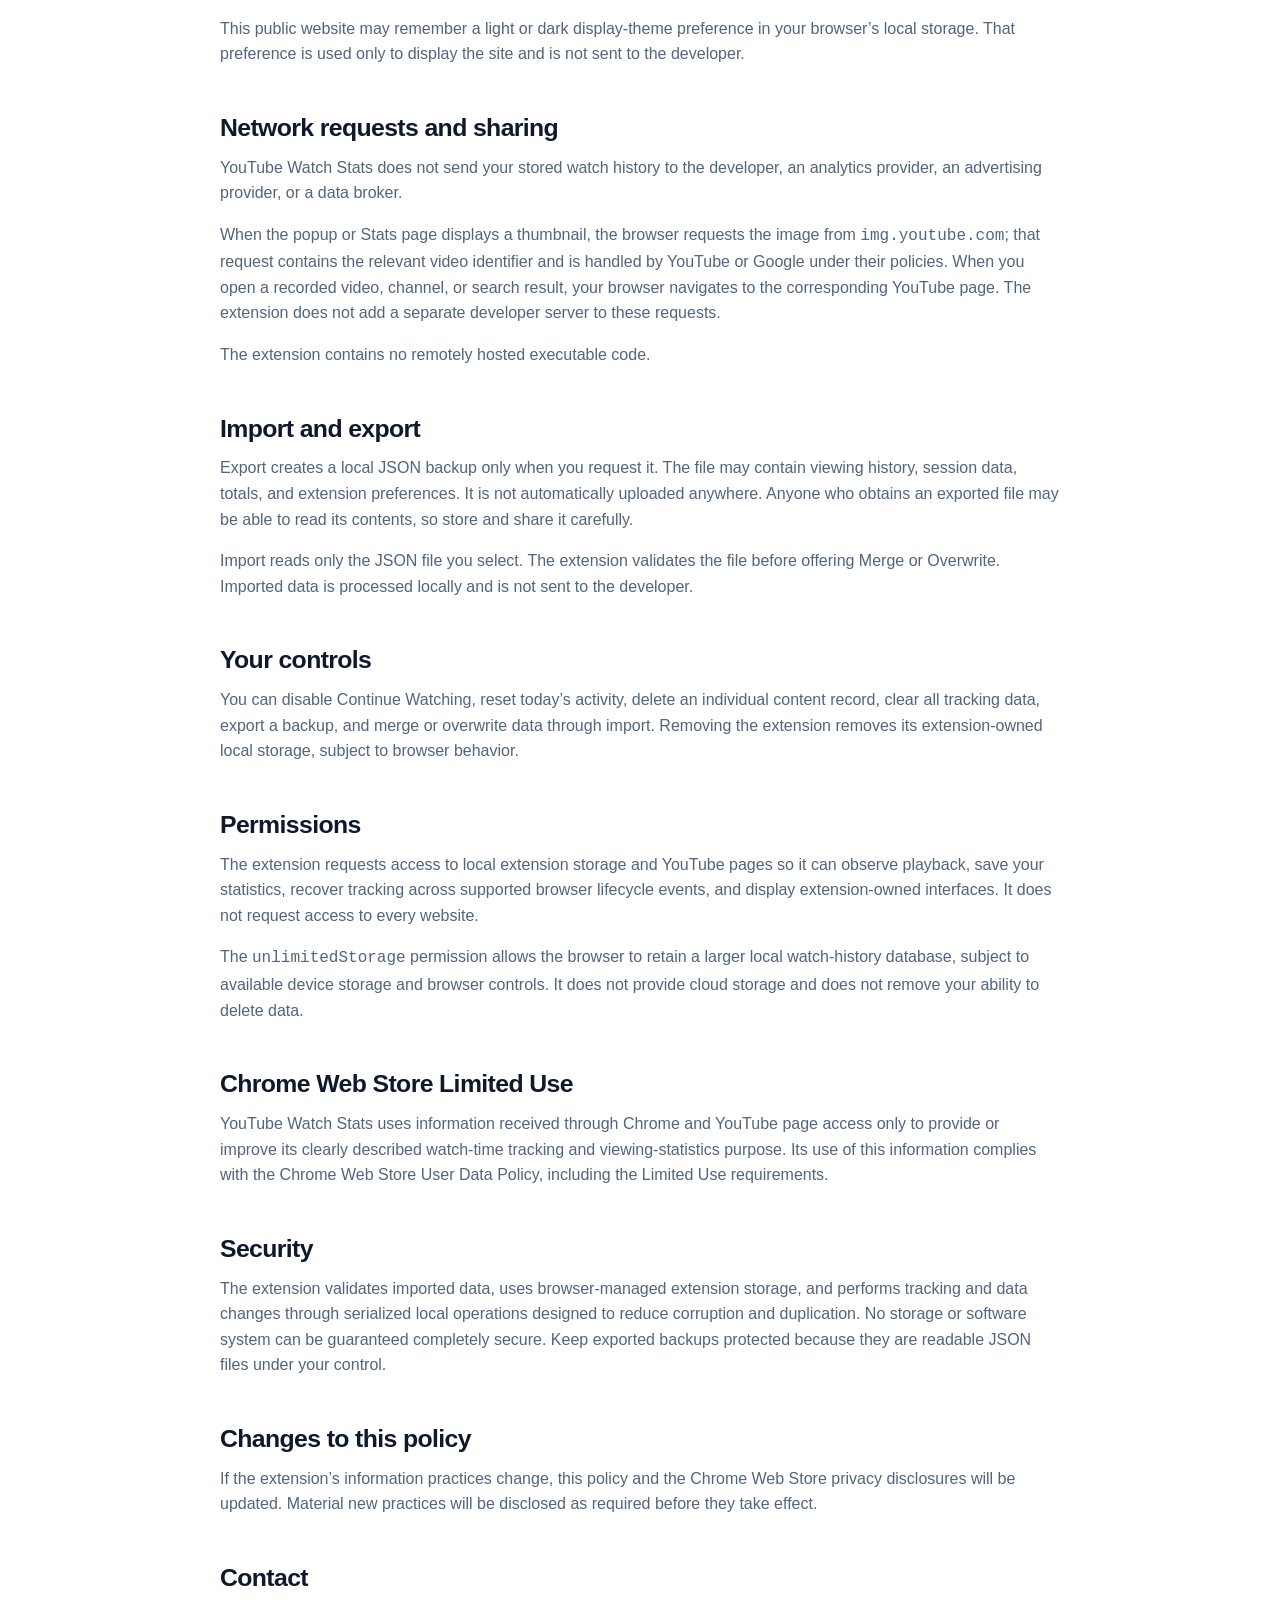
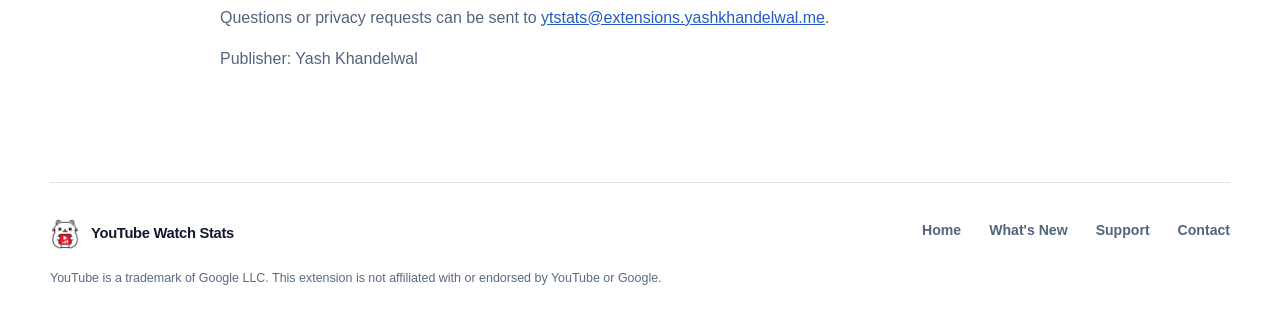
==== commit b5eb2246: "feat: publish versioned whats new page" ====
--- a/privacy/index.html
+++ b/privacy/index.html
@@ -15,7 +15,7 @@
 <body>
   <header class="site-header">
     <a class="brand" href="/"><img src="/assets/logo.png" width="40" height="40" alt=""><span>YouTube Watch Stats</span></a>
-    <div class="header-actions"><nav aria-label="Main navigation"><a href="/">Home</a><a href="/privacy/" aria-current="page">Privacy</a><a href="/support/">Support</a></nav><button class="theme-toggle" type="button" data-theme-toggle aria-label="Change color theme"></button></div>
+    <div class="header-actions"><nav aria-label="Main navigation"><a href="/">Home</a><a href="/#features">Features</a><a href="/whatsnew/">What's New</a><a href="/support/">Support</a></nav><button class="theme-toggle" type="button" data-theme-toggle aria-label="Change color theme"></button></div>
   </header>
   <main>
     <article class="document-shell">
@@ -87,6 +87,6 @@
       </div>
     </article>
   </main>
-  <footer class="site-footer"><div><a class="brand brand-small" href="/"><img src="/assets/logo.png" width="30" height="30" alt=""><span>YouTube Watch Stats</span></a><p>YouTube is a trademark of Google LLC. This extension is not affiliated with or endorsed by YouTube or Google.</p></div><nav aria-label="Footer navigation"><a href="/">Home</a><a href="/support/">Support</a><a href="mailto:ytstats@extensions.yashkhandelwal.me">Contact</a></nav></footer>
+  <footer class="site-footer"><div><a class="brand brand-small" href="/"><img src="/assets/logo.png" width="30" height="30" alt=""><span>YouTube Watch Stats</span></a><p>YouTube is a trademark of Google LLC. This extension is not affiliated with or endorsed by YouTube or Google.</p></div><nav aria-label="Footer navigation"><a href="/">Home</a><a href="/whatsnew/">What's New</a><a href="/support/">Support</a><a href="mailto:ytstats@extensions.yashkhandelwal.me">Contact</a></nav></footer>
 </body>
 </html>
--- a/assets/site.css
+++ b/assets/site.css
@@ -107,7 +107,7 @@
   align-items: center;
 }
 .hero-copy,
-.insight-preview { min-width: 0; }
+.product-stage { min-width: 0; }
 .eyebrow {
   margin: 0 0 12px;
   color: var(--blue);
@@ -132,7 +132,7 @@
 h3 { margin-bottom: 8px; font-size: 1.18rem; line-height: 1.25; letter-spacing: -.02em; }
 .hero-lede,
 .section-heading > p:last-child,
-.privacy-callout p,
+.product-callout p,
 .final-cta p {
   color: var(--muted);
   font-size: 1.14rem;
@@ -158,147 +158,182 @@
 .button.secondary:hover { border-color: #b9c8dc; background: var(--surface); }
 .compatibility { margin: 17px 0 0; color: var(--muted-soft); font-size: .84rem; }
 
-.insight-preview {
-  padding: 24px;
-  border: 1px solid var(--line);
-  border-radius: 22px;
+.product-stage {
+  min-height: 500px;
+  position: relative;
+  isolation: isolate;
+  color: #0f172a;
+  animation: stage-enter .8s cubic-bezier(.2,.8,.2,1) both;
+}
+.stage-glow {
+  width: 86%;
+  aspect-ratio: 1;
+  position: absolute;
+  top: -20%;
+  right: 0;
+  z-index: -1;
+  border-radius: 50%;
+  background: radial-gradient(circle, rgba(47,111,237,.2), rgba(99,149,245,.05) 48%, transparent 70%);
+  filter: blur(10px);
+  animation: stage-glow 7s ease-in-out infinite;
+}
+.stats-window {
+  width: calc(100% - 40px);
+  padding: 19px;
+  border: 1px solid #dfe5ee;
+  border-radius: 20px;
   position: relative;
   overflow: hidden;
   isolation: isolate;
-  color: #10182d;
-  background: linear-gradient(155deg, #fff, #f5f8fc);
-  box-shadow: var(--shadow);
-  animation: preview-enter .8s cubic-bezier(.2,.8,.2,1) both, preview-float 8s ease-in-out 1.2s infinite;
-}
-.insight-preview::after {
-  content: "";
-  width: 34%;
-  height: 170%;
-  position: absolute;
-  top: -35%;
-  left: -55%;
-  z-index: 0;
-  pointer-events: none;
-  background: linear-gradient(90deg, transparent, rgba(111, 158, 249, .11), transparent);
-  transform: rotate(12deg);
-  animation: preview-sweep 7s ease-in-out 2s infinite;
-}
-.insight-preview > * { position: relative; z-index: 1; }
-.preview-header,
-.preview-breakdown,
-.chart-heading {
+  background: #f3f4f6;
+  box-shadow: 0 28px 65px rgba(32,49,76,.16), 0 4px 14px rgba(32,49,76,.07);
+}
+.stage-toolbar,
+.stage-chart-heading,
+.today-peek-header,
+.today-peek-header > div {
   display: flex;
   align-items: center;
   justify-content: space-between;
-  gap: 18px;
-}
-.preview-header { padding: 4px 2px 21px; }
-.preview-header > div { display: flex; flex-direction: column; }
-.preview-kicker { margin-bottom: 2px; color: #718096; font-size: .75rem; font-weight: 650; }
-.preview-header strong { font-size: 1.08rem; }
-.local-badge {
+  gap: 12px;
+}
+.stage-toolbar { margin-bottom: 16px; }
+.stage-brand { display: flex; align-items: center; gap: 10px; }
+.stage-brand img,
+.today-peek-header img { border-radius: 9px; box-shadow: 0 3px 8px rgba(15,23,42,.12); }
+.stage-brand > div { display: flex; flex-direction: column; }
+.stage-brand span { color: #7c899c; font-size: .62rem; font-weight: 700; }
+.stage-brand strong { font-size: .86rem; }
+.range-pill {
   padding: 6px 10px;
-  border: 1px solid #cbdcf8;
+  border: 1px solid #d9e0ea;
   border-radius: 999px;
-  color: #315fae;
-  background: #edf4ff;
-  font-size: .7rem;
-  font-weight: 670;
+  color: #4f5f76;
+  background: #fff;
+  font-size: .64rem;
+  font-weight: 700;
   white-space: nowrap;
 }
-.local-badge i { display: inline-block; width: 6px; height: 6px; margin-right: 6px; border-radius: 50%; background: #5f94ff; box-shadow: 0 0 0 4px rgba(95,148,255,.1); vertical-align: 1px; animation: status-pulse 2.6s ease-out infinite; }
-.preview-metrics { display: grid; grid-template-columns: 1.45fr 1fr 1fr; gap: 10px; }
-.preview-metrics > div {
-  min-height: 96px;
-  padding: 16px;
-  border: 1px solid #e1e8f1;
-  border-radius: 14px;
+.range-pill i { margin-left: 4px; font-style: normal; }
+.stage-metrics { display: grid; grid-template-columns: repeat(3, 1fr); gap: 8px; }
+.stage-metrics > div {
+  min-height: 86px;
+  padding: 12px;
+  border: 1px solid #e5e9f0;
+  border-radius: 12px;
   display: flex;
   flex-direction: column;
-  justify-content: space-between;
-  background: rgba(245,248,252,.82);
-  animation: metric-enter .65s cubic-bezier(.2,.8,.2,1) both;
-}
-.preview-metrics > div:nth-child(1) { animation-delay: .18s; }
-.preview-metrics > div:nth-child(2) { animation-delay: .28s; }
-.preview-metrics > div:nth-child(3) { animation-delay: .38s; }
-.preview-metrics span,
-.chart-heading span,
-.preview-breakdown span { color: #607087; font-size: .75rem; font-weight: 620; }
-.preview-metrics strong { font-size: 1.55rem; line-height: 1; letter-spacing: -.035em; }
-.preview-chart {
-  margin-top: 10px;
-  padding: 18px 18px 13px;
-  border: 1px solid #e1e8f1;
-  border-radius: 14px;
-  position: relative;
-  overflow: hidden;
-  background: rgba(248,250,253,.9);
-  animation: metric-enter .65s cubic-bezier(.2,.8,.2,1) .42s both;
-}
-.chart-heading strong { color: #52637a; font-size: .75rem; }
-.bar-chart { height: 155px; padding-top: 23px; display: grid; grid-template-columns: repeat(7, 1fr); gap: 11px; align-items: end; }
-.bar-chart i {
-  min-height: 20px;
-  border-radius: 6px 6px 3px 3px;
-  position: relative;
-  display: block;
-}
-.bar-chart i::before {
+  background: #fff;
+  animation: stage-card-in .65s cubic-bezier(.2,.8,.2,1) both;
+}
+.stage-metrics > div:nth-child(1) { animation-delay: .15s; }
+.stage-metrics > div:nth-child(2) { animation-delay: .25s; }
+.stage-metrics > div:nth-child(3) { animation-delay: .35s; }
+.stage-metrics span { color: #718096; font-size: .62rem; font-weight: 650; }
+.stage-metrics strong { margin: 5px 0 6px; font-size: 1.25rem; line-height: 1; letter-spacing: -.04em; }
+.stage-metrics small { color: #90a0b4; font-size: .55rem; font-weight: 600; }
+.stage-chart {
+  margin-top: 8px;
+  padding: 14px 15px 7px;
+  border: 1px solid #e5e9f0;
+  border-radius: 12px;
+  background: #fff;
+  animation: stage-card-in .7s cubic-bezier(.2,.8,.2,1) .42s both;
+}
+.stage-chart-heading > div:first-child { display: flex; align-items: baseline; gap: 5px; }
+.stage-chart-heading strong { font-size: .77rem; }
+.stage-chart-heading span { color: #7b889a; font-size: .58rem; }
+.chart-switch { height: 25px; padding: 5px 7px; border-radius: 7px; display: flex; align-items: flex-end; gap: 3px; color: #7790b7; background: #f1f4f8; }
+.chart-switch i { width: 3px; border-radius: 2px; display: block; background: #24334d; }
+.chart-switch i:nth-child(1) { height: 6px; }
+.chart-switch i:nth-child(2) { height: 11px; }
+.chart-switch i:nth-child(3) { height: 15px; }
+.chart-switch b { margin-left: 6px; font-size: .72rem; font-weight: 700; }
+.stage-chart svg { width: 100%; height: auto; display: block; overflow: visible; }
+.stage-grid path { fill: none; stroke: #e9edf3; stroke-width: 1; stroke-dasharray: 4 5; }
+.stage-area { fill: url(#stage-area-fill); opacity: 0; animation: stage-area-in .7s ease 1.25s forwards; }
+.stage-line,
+.stage-line-glow { fill: none; stroke-linecap: round; stroke-linejoin: round; stroke-dasharray: 1; stroke-dashoffset: 1; }
+.stage-line-glow { stroke: rgba(47,111,237,.32); stroke-width: 11; filter: blur(5px); animation: stage-line-draw 1.35s cubic-bezier(.4,0,.2,1) .65s forwards, stage-line-breathe 5s ease-in-out 2.1s infinite; }
+.stage-line { stroke: #2f6fed; stroke-width: 3; animation: stage-line-draw 1.35s cubic-bezier(.4,0,.2,1) .65s forwards; }
+.stage-points circle { fill: #fff; stroke: #2f6fed; stroke-width: 3; opacity: 0; transform-box: fill-box; transform-origin: center; animation: stage-point-in .28s ease forwards; }
+.stage-points circle:nth-child(1) { animation-delay: .74s; }
+.stage-points circle:nth-child(2) { animation-delay: .9s; }
+.stage-points circle:nth-child(3) { animation-delay: 1.06s; }
+.stage-points circle:nth-child(4) { animation-delay: 1.22s; }
+.stage-points circle:nth-child(5) { animation-delay: 1.38s; }
+.stage-points circle:nth-child(6) { animation-delay: 1.54s; }
+.stage-points circle:nth-child(7) { animation-delay: 1.7s; }
+.stage-days text { fill: #8a97a9; font: 600 9px/1 sans-serif; text-anchor: middle; }
+.chart-mascot { opacity: 0; transform-box: fill-box; transform-origin: center; animation: mascot-arrive .65s cubic-bezier(.16,1.35,.3,1) 1.75s forwards, mascot-hover 5s ease-in-out 2.5s infinite; }
+.mascot-halo { fill: rgba(47,111,237,.12); transform-box: fill-box; transform-origin: center; animation: mascot-halo 2.8s ease-out 2.4s infinite; }
+.mascot-shell { fill: #fff; stroke: #bfd3fb; stroke-width: 1.5; filter: drop-shadow(0 5px 7px rgba(32,64,120,.22)); }
+.mascot-spark { fill: none; stroke: #6c9af2; stroke-width: 2.2; stroke-linecap: round; opacity: 0; animation: mascot-spark 4.5s ease-in-out infinite; }
+.mascot-spark-one { animation-delay: 2.5s; }
+.mascot-spark-two { animation-delay: 3.2s; }
+.today-peek {
+  width: 245px;
+  padding: 15px;
+  border: 1px solid #dce4ef;
+  border-radius: 17px;
+  position: absolute;
+  right: 0;
+  bottom: 8px;
+  z-index: 2;
+  background: rgba(255,255,255,.96);
+  box-shadow: 0 22px 48px rgba(22,39,67,.2), 0 4px 12px rgba(22,39,67,.08);
+  backdrop-filter: blur(12px);
+  animation: today-peek-in .75s cubic-bezier(.16,1,.3,1) 2.05s both, today-peek-float 7s ease-in-out 2.9s infinite;
+}
+.today-peek::before {
   content: "";
+  width: 72px;
+  height: 36px;
+  border-top: 1px dashed rgba(90,137,226,.55);
+  border-radius: 50%;
   position: absolute;
-  inset: 0;
-  border-radius: inherit;
-  background: linear-gradient(180deg, #5c91f8, #2f6fed);
-  box-shadow: 0 8px 18px rgba(47,111,237,.12);
-  transform: scaleY(0);
-  transform-origin: bottom;
-  animation: bar-grow .8s cubic-bezier(.2,.75,.25,1) forwards;
-}
-.bar-chart i:nth-child(1) { height: 45%; }
-.bar-chart i:nth-child(2) { height: 72%; }
-.bar-chart i:nth-child(3) { height: 52%; }
-.bar-chart i:nth-child(4) { height: 88%; }
-.bar-chart i:nth-child(5) { height: 63%; }
-.bar-chart i:nth-child(6) { height: 100%; }
-.bar-chart i:nth-child(7) { height: 58%; }
-.bar-chart i:nth-child(1)::before { animation-delay: .56s; }
-.bar-chart i:nth-child(2)::before { animation-delay: .64s; }
-.bar-chart i:nth-child(3)::before { animation-delay: .72s; }
-.bar-chart i:nth-child(4)::before { animation-delay: .8s; }
-.bar-chart i:nth-child(5)::before { animation-delay: .88s; }
-.bar-chart i:nth-child(6)::before { animation-delay: .96s; background: linear-gradient(180deg, #8aaff9, #4d82eb); }
-.bar-chart i:nth-child(7)::before { animation-delay: 1.04s; }
-.bar-chart span { position: absolute; bottom: -23px; left: 50%; color: #718096; font: normal 600 .6rem/1 sans-serif; transform: translateX(-50%); }
-.preview-breakdown { margin-top: 10px; padding: 16px 18px; border-top: 1px solid #e1e8f1; }
-.preview-breakdown > div { display: flex; align-items: center; gap: 10px; }
-.preview-breakdown strong { font-size: .84rem; }
-.preview-breakdown span i { display: inline-block; width: 7px; height: 7px; margin-right: 5px; border-radius: 50%; }
-.video-dot { background: #6395f5; }
-.shorts-dot { background: #cf8af4; }
-
-@keyframes preview-enter {
+  top: -22px;
+  left: 20px;
+  pointer-events: none;
+  transform: rotate(-12deg);
+}
+.today-peek-header { margin-bottom: 13px; }
+.today-peek-header > div { justify-content: flex-start; }
+.today-peek-header strong { font-size: .78rem; }
+.today-peek-header > span {
+  padding: 4px 7px;
+  border-radius: 999px;
+  color: #2765dc;
+  background: #edf4ff;
+  font-size: .54rem;
+  font-weight: 750;
+  text-transform: uppercase;
+  letter-spacing: .05em;
+}
+.today-peek-grid { display: grid; grid-template-columns: repeat(2, 1fr); gap: 7px; }
+.today-peek-grid > div { padding: 9px; border-radius: 9px; display: flex; flex-direction: column; background: #f4f6f9; }
+.today-peek-grid span { color: #526176; font-size: .53rem; font-weight: 650; }
+.today-peek-grid strong { margin-top: 3px; font-size: .78rem; }
+
+@keyframes stage-enter {
   from { opacity: 0; transform: translateY(24px) scale(.975); }
   to { opacity: 1; transform: translateY(0) scale(1); }
 }
-@keyframes preview-float {
-  0%, 100% { transform: translateY(0); }
-  50% { transform: translateY(-6px); }
-}
-@keyframes metric-enter {
+@keyframes stage-card-in {
   from { opacity: 0; transform: translateY(12px); }
   to { opacity: 1; transform: translateY(0); }
 }
-@keyframes bar-grow { to { transform: scaleY(1); } }
-@keyframes preview-sweep {
-  0%, 20% { left: -55%; opacity: 0; }
-  38% { opacity: 1; }
-  62%, 100% { left: 125%; opacity: 0; }
-}
-@keyframes status-pulse {
-  0%, 45%, 100% { box-shadow: 0 0 0 4px rgba(95,148,255,.1); }
-  65% { box-shadow: 0 0 0 8px rgba(95,148,255,0); }
-}
+@keyframes stage-line-draw { to { stroke-dashoffset: 0; } }
+@keyframes stage-line-breathe { 0%, 100% { opacity: .55; } 50% { opacity: 1; } }
+@keyframes stage-area-in { to { opacity: 1; } }
+@keyframes stage-point-in { from { opacity: 0; transform: scale(0); } to { opacity: 1; transform: scale(1); } }
+@keyframes mascot-arrive { from { opacity: 0; transform: translateY(12px) scale(.25) rotate(-14deg); } to { opacity: 1; transform: translateY(0) scale(1) rotate(0); } }
+@keyframes mascot-hover { 0%, 100% { transform: translateY(0) rotate(0); } 50% { transform: translateY(-3px) rotate(3deg); } }
+@keyframes mascot-halo { 0% { opacity: .7; transform: scale(.65); } 70%, 100% { opacity: 0; transform: scale(1.45); } }
+@keyframes mascot-spark { 0%, 15%, 100% { opacity: 0; transform: scale(.5) rotate(0); } 22%, 34% { opacity: 1; transform: scale(1) rotate(12deg); } 44% { opacity: 0; transform: scale(.7) rotate(24deg); } }
+@keyframes today-peek-in { from { opacity: 0; transform: translate(18px, 20px) scale(.94); } to { opacity: 1; transform: translate(0) scale(1); } }
+@keyframes today-peek-float { 0%, 100% { transform: translateY(0); } 50% { transform: translateY(-5px); } }
+@keyframes stage-glow { 0%, 100% { opacity: .7; transform: scale(.96); } 50% { opacity: 1; transform: scale(1.05); } }
 
 .trust-strip {
   padding: 27px 34px;
@@ -352,7 +387,7 @@
 }
 .feature-card-wide .feature-icon { margin-bottom: 22px; color: #fff; background: rgba(255,255,255,.11); }
 
-.privacy-callout {
+.product-callout {
   padding: 65px;
   border-radius: 26px;
   display: grid;
@@ -361,9 +396,9 @@
   align-items: end;
   background: var(--surface-strong);
 }
-.privacy-callout > div { max-width: 760px; }
-.privacy-callout .eyebrow { color: var(--blue-dark); font-size: .79rem; }
-.privacy-callout p:last-child { margin-bottom: 0; }
+.product-callout > div { max-width: 760px; }
+.product-callout .eyebrow { color: var(--blue-dark); font-size: .79rem; }
+.product-callout p:last-child { margin-bottom: 0; }
 .text-link { color: var(--blue-dark); font-weight: 760; text-decoration: none; white-space: nowrap; }
 .text-link:hover { text-decoration: underline; text-underline-offset: 4px; }
 
@@ -419,13 +454,125 @@
 .support-card h2 { margin: 0 0 8px; font-size: 1.18rem; line-height: 1.25; letter-spacing: -.02em; }
 .support-card p:last-child { margin-bottom: 0; }
 
+/* Public release notes */
+.release-shell { max-width: 980px; margin: 58px auto 112px; }
+.release-page-header {
+  max-width: 720px;
+  margin-bottom: 42px;
+}
+.release-page-header h1 { margin-bottom: 16px; font-size: clamp(2.8rem, 7vw, 4.7rem); }
+.release-page-header .lede { margin-bottom: 0; color: var(--muted); font-size: 1.15rem; }
+.release-current {
+  padding: 34px;
+  border: 1px solid var(--line);
+  border-radius: 26px;
+  background: var(--surface);
+  box-shadow: var(--shadow);
+}
+.release-current-header {
+  margin-bottom: 25px;
+  display: flex;
+  align-items: flex-start;
+  justify-content: space-between;
+  gap: 24px;
+}
+.release-version {
+  margin: 0 0 8px;
+  color: var(--blue);
+  font-size: .78rem;
+  font-weight: 820;
+  letter-spacing: .1em;
+  text-transform: uppercase;
+}
+.release-current h2 { margin-bottom: 7px; font-size: clamp(2rem, 5vw, 3rem); }
+.release-headline { margin: 0; color: var(--muted); font-size: 1.08rem; }
+.release-date {
+  padding: 7px 11px;
+  border: 1px solid var(--line);
+  border-radius: 999px;
+  color: var(--muted);
+  background: var(--white);
+  font-size: .78rem;
+  font-weight: 700;
+  white-space: nowrap;
+}
+.release-featured {
+  padding: 19px;
+  border: 1px solid color-mix(in srgb, var(--blue) 28%, var(--line));
+  border-radius: 19px;
+  display: grid;
+  grid-template-columns: minmax(210px, .8fr) minmax(0, 1.2fr);
+  gap: 24px;
+  align-items: center;
+  background: color-mix(in srgb, var(--blue) 5%, var(--white));
+}
+.release-featured-copy { padding: 12px; }
+.release-badge {
+  width: fit-content;
+  margin-bottom: 14px;
+  padding: 4px 10px;
+  border-radius: 999px;
+  color: var(--blue-dark);
+  background: color-mix(in srgb, var(--blue) 13%, transparent);
+  font-size: .7rem;
+  font-weight: 830;
+  letter-spacing: .08em;
+  text-transform: uppercase;
+}
+.release-featured h3 { margin-bottom: 8px; font-size: 1.5rem; }
+.release-featured p { margin: 0; color: var(--muted); }
+.release-media {
+  overflow: hidden;
+  border: 1px solid var(--line);
+  border-radius: 13px;
+  background: #0f172a;
+  box-shadow: 0 12px 28px rgba(15,23,42,.13);
+}
+.release-media img { width: 100%; }
+.release-extra-label { margin: 27px 0 12px; color: var(--muted-soft); font-size: .76rem; font-weight: 780; text-transform: uppercase; letter-spacing: .08em; }
+.release-extra-grid { display: grid; grid-template-columns: repeat(2, 1fr); gap: 12px; }
+.release-extra {
+  min-height: 142px;
+  padding: 20px;
+  border: 1px solid var(--line);
+  border-radius: 15px;
+  background: var(--white);
+}
+.release-extra h3 { margin-bottom: 7px; font-size: 1rem; }
+.release-extra p { margin: 0; color: var(--muted); font-size: .92rem; }
+.release-archive { margin-top: 78px; }
+.release-archive-heading { margin-bottom: 25px; }
+.release-archive-heading h2 { margin-bottom: 8px; font-size: 2rem; }
+.release-archive-heading p { margin: 0; color: var(--muted); }
+.release-entry { border-top: 1px solid var(--line); }
+.release-entry:last-child { border-bottom: 1px solid var(--line); }
+.release-entry summary {
+  padding: 22px 4px;
+  display: grid;
+  grid-template-columns: 74px minmax(0, 1fr) auto;
+  gap: 18px;
+  align-items: center;
+  cursor: pointer;
+  list-style: none;
+}
+.release-entry summary::-webkit-details-marker { display: none; }
+.release-entry summary:focus-visible { outline: 3px solid color-mix(in srgb, var(--blue) 28%, transparent); outline-offset: 4px; border-radius: 8px; }
+.release-entry-version { color: var(--blue-dark); font-weight: 820; }
+.release-entry-title { font-weight: 730; }
+.release-entry-chevron { color: var(--muted-soft); transition: transform .18s ease; }
+.release-entry[open] .release-entry-chevron { transform: rotate(180deg); }
+.release-entry-body { padding: 0 46px 28px 92px; color: var(--muted); }
+.release-entry-body ul { margin: 0; padding-left: 20px; }
+.release-entry-body li + li { margin-top: 9px; }
+.release-entry-body strong { color: var(--ink); }
+
 @media (max-width: 900px) {
   .hero { grid-template-columns: 1fr; gap: 48px; padding-top: 62px; }
   .hero-copy { max-width: 700px; }
   .trust-strip { grid-template-columns: 1fr; }
   .trust-strip div { padding: 15px 4px; }
   .trust-strip div + div { border-left: 0; border-top: 1px solid var(--line); }
-  .privacy-callout { grid-template-columns: 1fr; align-items: start; padding: 42px; }
+  .product-callout { grid-template-columns: 1fr; align-items: start; padding: 42px; }
   .final-cta { grid-template-columns: auto 1fr; }
   .final-cta .button { grid-column: 1 / -1; }
 }
@@ -436,36 +583,47 @@
   .site-header nav { gap: 14px; font-size: .86rem; }
   .header-actions { gap: 10px; }
   .theme-toggle { width: 36px; height: 36px; }
-  .site-header nav a:first-child { display: none; }
+  .site-header nav a[href="/"] { display: none; }
   .brand span { max-width: 130px; line-height: 1.15; }
   .hero { min-height: auto; padding: 52px 0 70px; }
   h1 { font-size: clamp(2.65rem, 13vw, 3.15rem); overflow-wrap: break-word; }
   .hero-lede { font-size: 1.03rem; }
   .button-row .button { width: 100%; }
-  .insight-preview { padding: 15px; }
-  .preview-header { padding: 2px 1px 15px; }
-  .preview-metrics { grid-template-columns: repeat(3, 1fr); }
-  .preview-metrics > div { min-height: 82px; padding: 12px; }
-  .preview-metrics strong { font-size: 1.2rem; }
-  .preview-chart { padding-inline: 13px; }
-  .bar-chart { gap: 7px; }
-  .preview-breakdown { padding-inline: 8px; }
-  .preview-breakdown > div { align-items: flex-start; flex-direction: column; gap: 0; }
+  .product-stage { min-height: 430px; }
+  .stats-window { width: calc(100% - 18px); padding: 13px; }
+  .stage-brand span, .stage-metrics small { display: none; }
+  .stage-metrics > div { min-height: 68px; padding: 10px; }
+  .stage-metrics strong { font-size: 1rem; }
+  .stage-chart { padding-inline: 10px; }
+  .today-peek { width: min(225px, calc(100% - 34px)); right: 0; bottom: 3px; }
   .section { padding: 92px 0; }
   .feature-grid { grid-template-columns: 1fr; }
   .feature-card-wide { grid-row: auto; min-height: 350px; }
-  .privacy-callout { padding: 30px 25px; }
-  .privacy-callout .text-link { white-space: normal; }
+  .product-callout { padding: 30px 25px; }
+  .product-callout .text-link { white-space: normal; }
   .final-cta { margin: 82px 0; padding: 27px; grid-template-columns: 1fr; }
   .final-cta img { width: 58px; }
   .site-footer { flex-direction: column; }
   .site-footer nav { flex-wrap: wrap; gap: 18px; }
   .document-shell { margin-top: 38px; }
   .support-grid { grid-template-columns: 1fr; }
+  .release-shell { margin-top: 38px; }
+  .release-current { padding: 22px; border-radius: 20px; }
+  .release-current-header { display: block; }
+  .release-date { width: fit-content; margin-top: 15px; }
+  .release-featured { grid-template-columns: 1fr; padding: 14px; }
+  .release-featured-copy { padding: 8px; }
+  .release-extra-grid { grid-template-columns: 1fr; }
+  .release-extra { min-height: 0; }
+  .release-entry summary { grid-template-columns: 60px minmax(0, 1fr) auto; gap: 10px; }
+  .release-entry-body { padding: 0 12px 24px 70px; }
 }
 
 @media (prefers-reduced-motion: reduce) {
   html { scroll-behavior: auto; }
   *, *::before, *::after { scroll-behavior: auto !important; transition: none !important; animation: none !important; }
-  .bar-chart i::before { transform: scaleY(1); }
-}
+  .stage-area { opacity: 1; }
+  .stage-line, .stage-line-glow { stroke-dashoffset: 0; }
+  .stage-points circle { opacity: 1; transform: scale(1); }
+  .chart-mascot { opacity: 1; transform: none; }
+}
